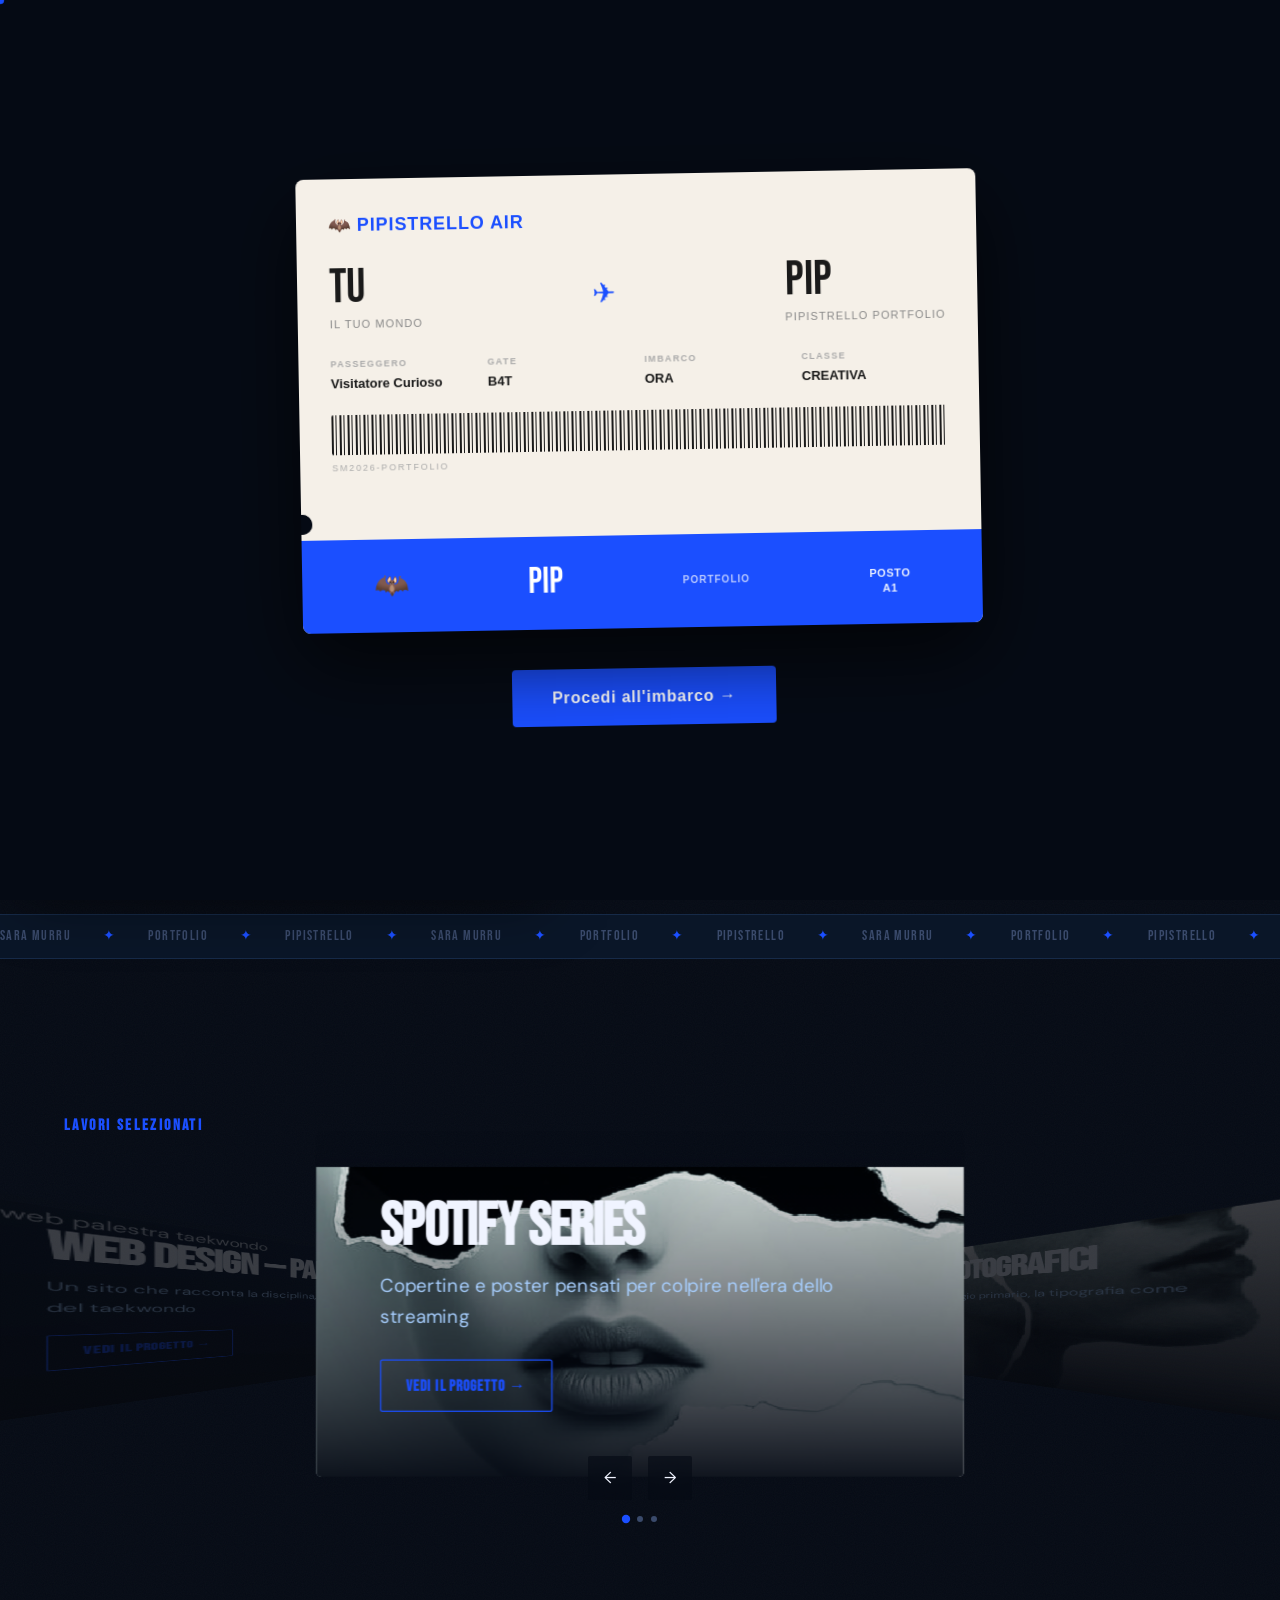
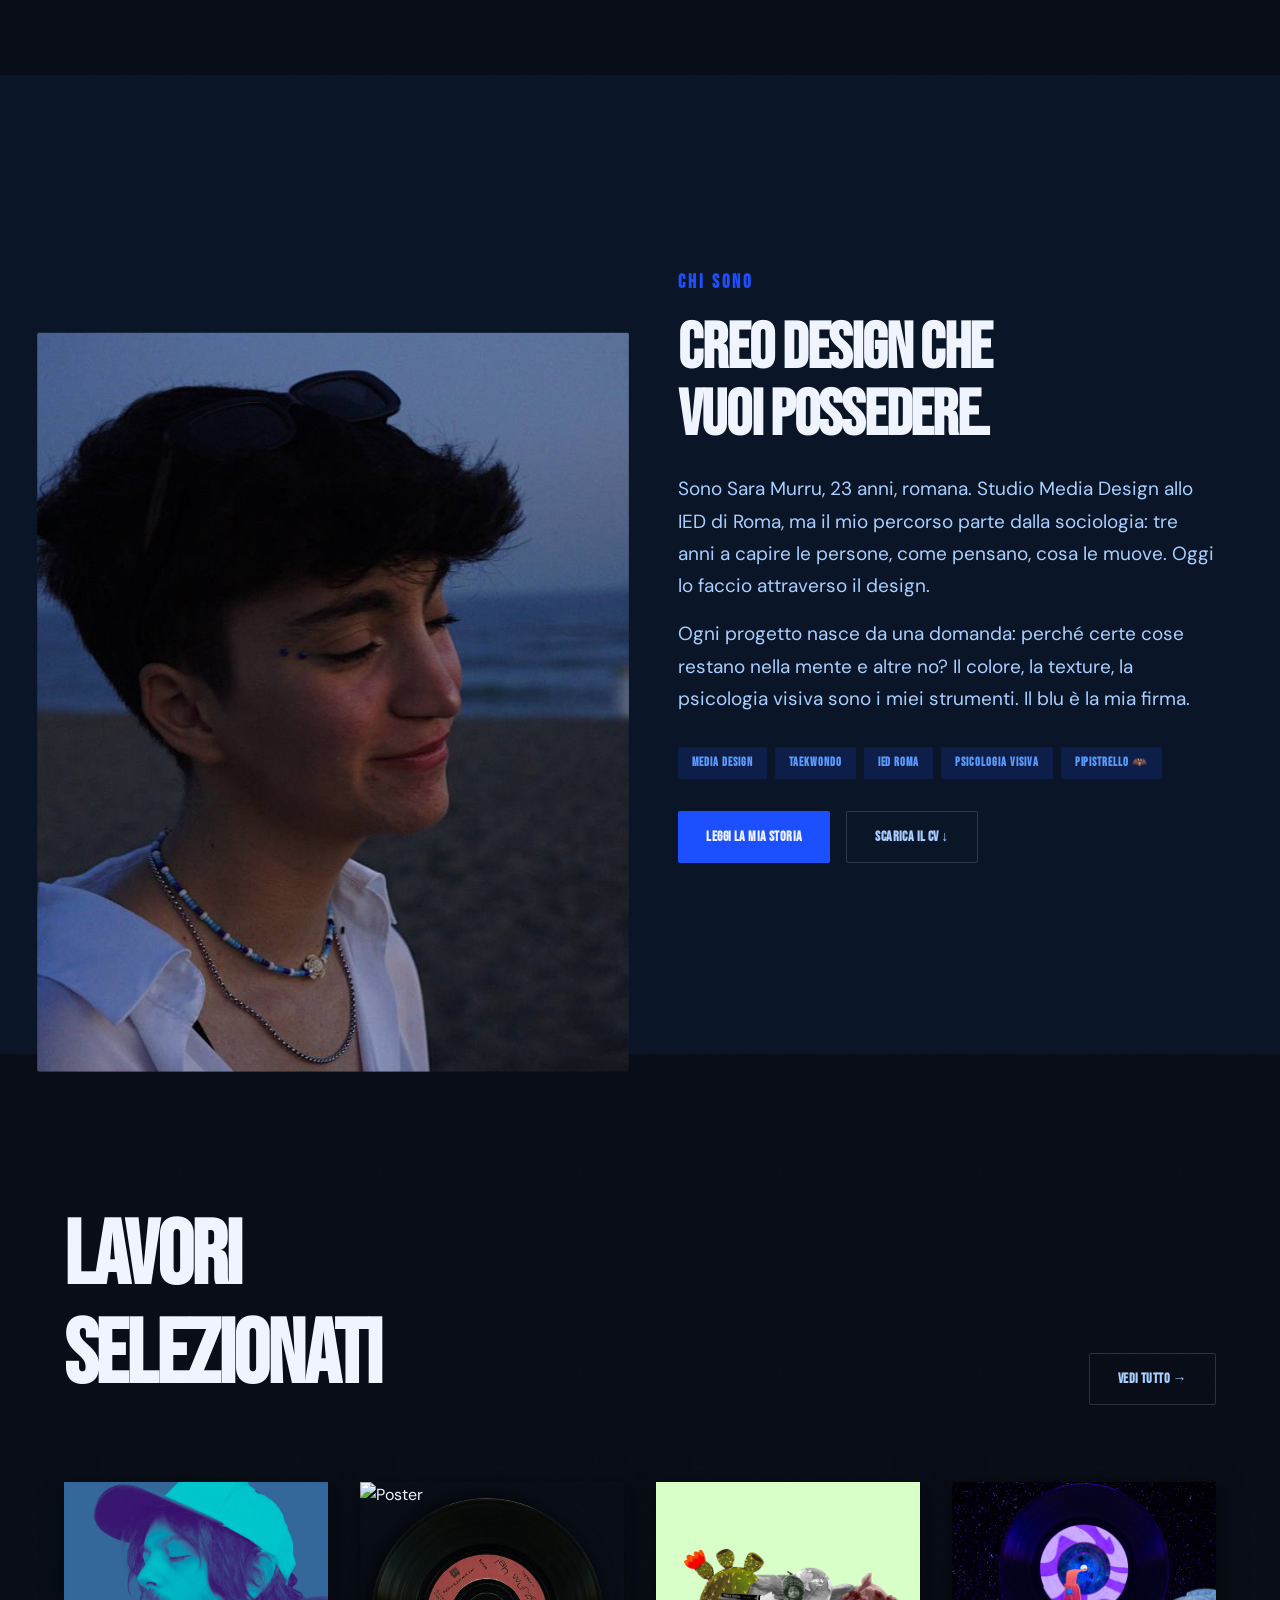
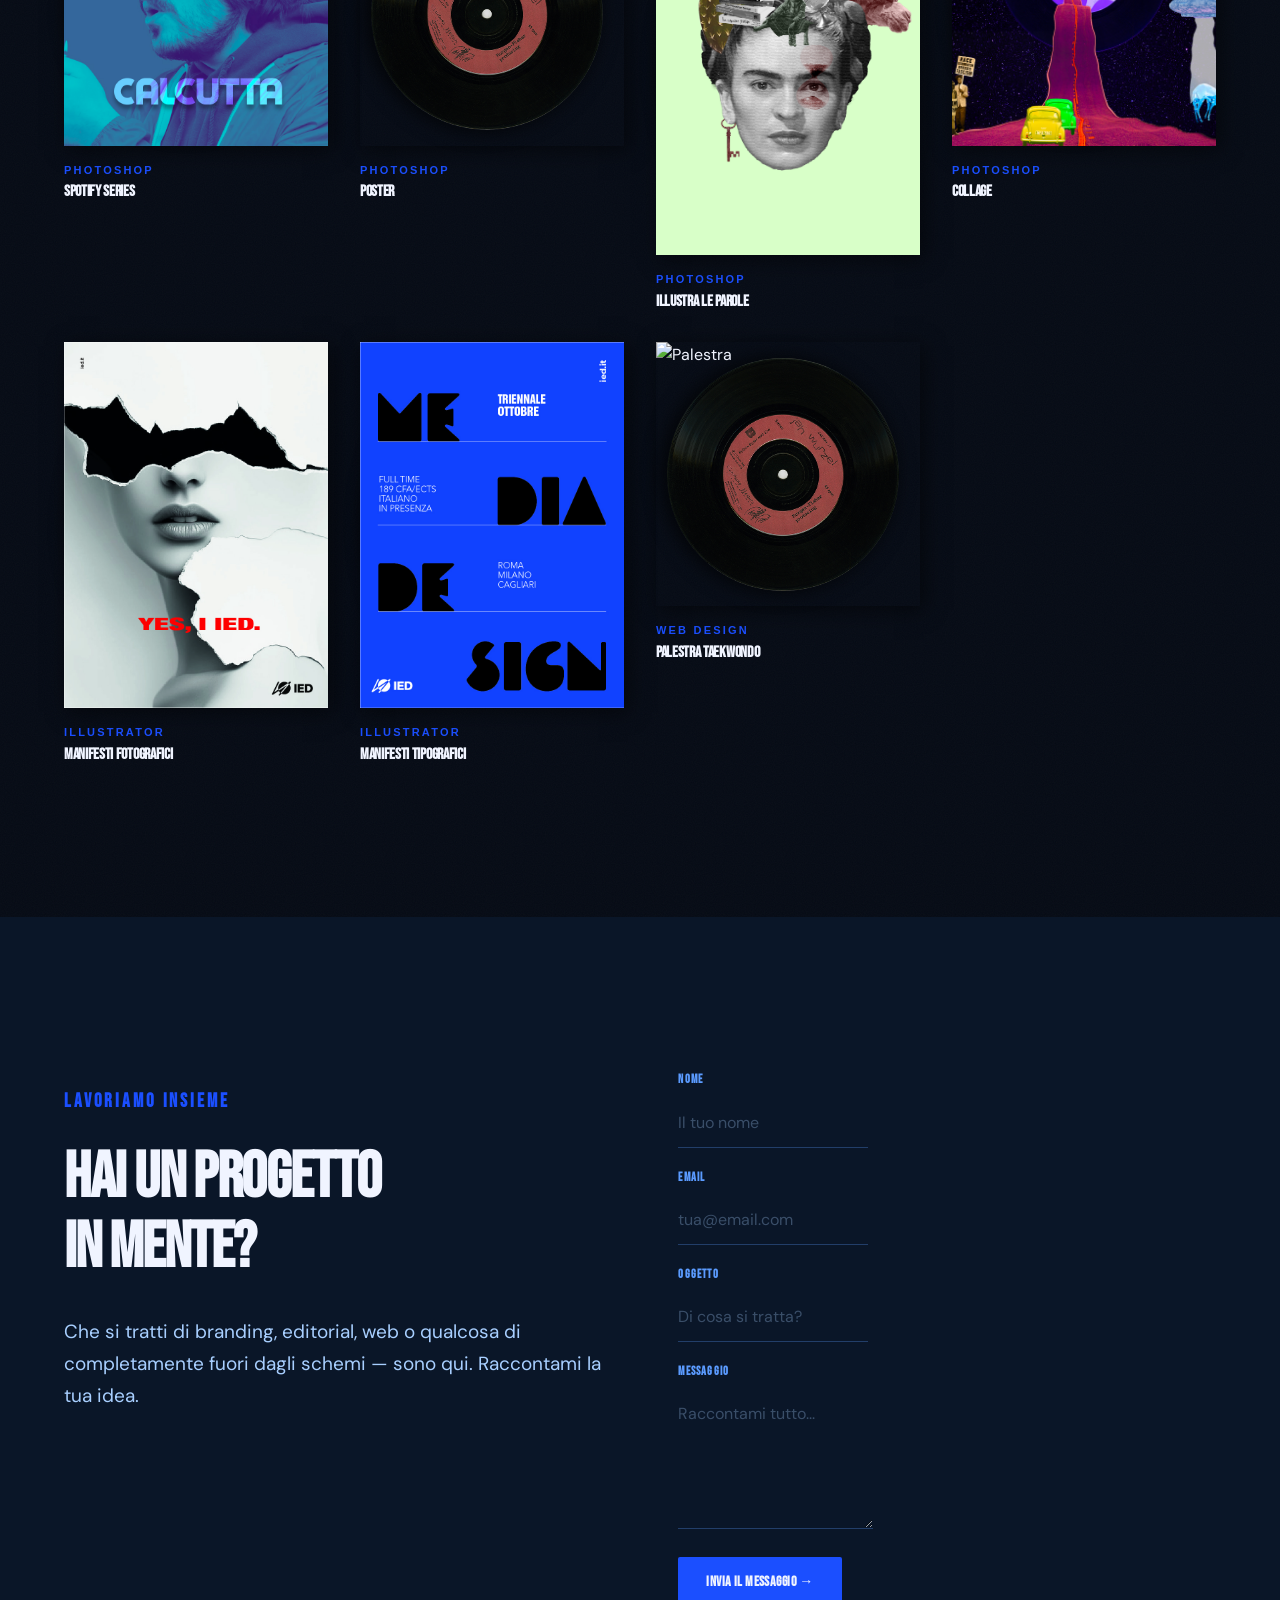
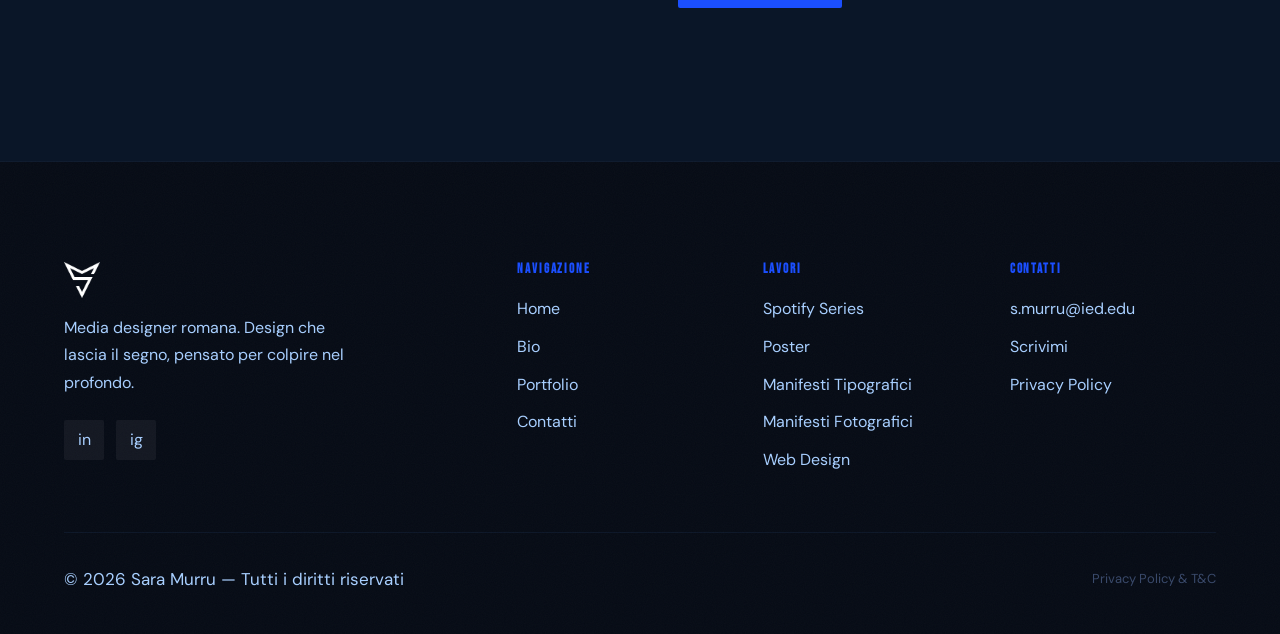
==== index.html @ 3827164a "Aggiornamento portfolio — nuova versione" ====
<!DOCTYPE html>
<html lang="it">
<head>
  <meta charset="UTF-8" />
  <meta name="viewport" content="width=device-width, initial-scale=1.0" />
  <meta http-equiv="Cache-Control" content="no-store" />

  <!-- SEO -->
  <title>Sara Murru — Media Designer & Art Director | Roma</title>
  <meta name="description" content="Portfolio di Sara Murru, media designer e art director con sede a Roma. Progetti di branding, editorial design, tipografia e web design pensati per colpire." />

  <!-- Open Graph -->
  <meta property="og:title"       content="Sara Murru — Media Designer & Art Director" />
  <meta property="og:description" content="Portfolio di Sara Murru, media designer con sede a Roma. Progetti che lasciano il segno." />
  <meta property="og:image"       content="https://saramurru.com/img/og-image.jpg" />
  <meta property="og:url"         content="https://saramurru.com/index.html" />
  <meta property="og:type"        content="website" />

  <!-- Favicon -->
  <link rel="icon" type="image/png" href="img/logo.png" />
  <link rel="apple-touch-icon" href="img/logo.png" />

  <!-- Fonts -->
  <link rel="preconnect" href="https://fonts.googleapis.com" />
  <link rel="preconnect" href="https://fonts.gstatic.com" crossorigin />
  <link href="https://fonts.googleapis.com/css2?family=Bebas+Neue&family=DM+Sans:wght@400;500;600&display=swap" rel="stylesheet" />

  <!-- CSS -->
  <link rel="stylesheet" href="css/style.css" />
</head>
<body>

  <div id="intro-overlay" class="intro-overlay">
    <div class="intro-scene">

      <div class="intro-ticket" id="intro-ticket">
        <div class="ticket-left">
          <div class="ticket-airline">🦇 PIPISTRELLO AIR</div>
          <div class="ticket-route">
            <div class="ticket-from">
              <span class="ticket-code">TU</span>
              <span class="ticket-city">Il tuo mondo</span>
            </div>
            <div class="ticket-arrow">✈</div>
            <div class="ticket-to">
              <span class="ticket-code">PIP</span>
              <span class="ticket-city">Pipistrello Portfolio</span>
            </div>
          </div>
          <div class="ticket-info">
            <div class="ticket-info-item"><span>PASSEGGERO</span><p>Visitatore Curioso</p></div>
            <div class="ticket-info-item"><span>GATE</span><p>B4T</p></div>
            <div class="ticket-info-item"><span>IMBARCO</span><p>ORA</p></div>
            <div class="ticket-info-item"><span>CLASSE</span><p>CREATIVA</p></div>
          </div>
          <div class="ticket-barcode">
            <div class="ticket-barcode-lines"></div>
            <span>SM2026-PORTFOLIO</span>
          </div>
        </div>
        <div class="ticket-tear"></div>
        <div class="ticket-right">
          <div class="ticket-stub-airline">🦇</div>
          <div class="ticket-stub-code">PIP</div>
          <div class="ticket-stub-text">PORTFOLIO</div>
          <div class="ticket-stub-seat">POSTO<br/>A1</div>
        </div>
      </div>

      <button class="intro-btn" id="intro-btn">
        Procedi all'imbarco →
      </button>

    </div>

    <div class="intro-window" id="intro-window">
      <div class="window-frame">
        <div class="window-glass" id="window-glass">
          <div class="intro-phase-text" id="phase-text">Preparazione al decollo...</div>
          <div class="ground" id="ground">
            <div class="runway">
              <div class="runway-line"></div>
              <div class="runway-line"></div>
              <div class="runway-line"></div>
              <div class="runway-line"></div>
              <div class="runway-line"></div>
              <div class="runway-line"></div>
              <div class="runway-line"></div>
              <div class="runway-line"></div>
            </div>
          </div>
          <div class="clouds-wrap">
            <div class="cloud cloud-1"></div>
            <div class="cloud cloud-2"></div>
            <div class="cloud cloud-3"></div>
            <div class="cloud cloud-4"></div>
            <div class="cloud cloud-5"></div>
          </div>
          <div class="wing" id="wing"></div>
        </div>
      </div>
      <button class="intro-skip-btn" id="intro-skip-btn">Salta il volo →</button>
      <div class="intro-landing-text" id="landing-text">Benvenut* nel mio portfolio</div>
    </div>

  </div>

  <div class="page-transition" id="page-transition"></div>

  <!-- CURSORE CUSTOM -->
  <div class="cursor" aria-hidden="true"></div>

  <!-- LIGHTBOX -->
  <div id="lightbox" role="dialog" aria-modal="true" aria-label="Visualizzazione immagine ingrandita">
    <button id="lightbox-close" aria-label="Chiudi lightbox">×</button>
    <img id="lightbox-img" src="" alt="Immagine ingrandita" />
  </div>

  <!-- COOKIE BANNER -->
  <aside id="cookie-banner" class="cookie-banner" role="complementary" aria-label="Informativa cookie">
    <p>Questo sito utilizza cookie tecnici per migliorare l'esperienza di navigazione. Consulta la <a href="privacy.html">Privacy Policy</a> per maggiori informazioni.</p>
    <div class="cookie-actions">
      <button id="accept-cookies" class="btn-primary">Accetta</button>
    </div>
  </aside>

  <!-- HEADER -->
  <header class="site-header" role="banner">
    <a href="index.html" class="logo" aria-label="Sara Murru - Homepage">
      <img src="img/logo.png" alt="Sara Murru">
    </a>

    <nav class="main-nav" role="navigation" aria-label="Navigazione principale">
      <a href="index.html" class="active">Home</a>
      <a href="bio.html">Bio</a>
      <a href="portfolio.html">Portfolio</a>
      <a href="contatti.html">Contatti</a>
    </nav>

    <button class="hamburger" aria-label="Apri menu di navigazione" aria-expanded="false">
      <span></span>
      <span></span>
      <span></span>
    </button>
  </header>

  <!-- MOBILE NAV -->
  <nav class="mobile-nav" role="navigation" aria-label="Navigazione mobile">
    <a href="index.html" class="active">Home</a>
    <a href="bio.html">Bio</a>
    <a href="portfolio.html">Portfolio</a>
    <a href="contatti.html">Contatti</a>
  </nav>

  <main id="main-content">

    <!-- ======================================================
         HERO
    ====================================================== -->
    <section class="hero" aria-label="Presentazione">
      <canvas id="particles-canvas"></canvas>
      <div class="hero-bg" aria-hidden="true"></div>

      <p class="hero-eyebrow">Media Designer &amp; Art Director — Roma</p>

      <h1 class="hero-title">
        Sara
        <span class="line-accent">Murru</span>
      </h1>

      <div class="hero-bottom">
        <p class="hero-desc">
          Design che lascia il segno. Ogni progetto nasce dall'intersezione tra psicologia visiva, sociologia e una creatività che non si accontenta del già visto.
        </p>
        <div class="hero-scroll" aria-hidden="true">
          <span class="hero-scroll-line"></span>
          <span>Scroll</span>
        </div>
      </div>
    </section>

    <div class="ticker-wrap" aria-hidden="true">
      <div class="ticker-track">
        <span>Sara Murru</span><span>✦</span>
        <span>Portfolio</span><span>✦</span>
        <span>Pipistrello</span><span>✦</span>
        <span>Sara Murru</span><span>✦</span>
        <span>Portfolio</span><span>✦</span>
        <span>Pipistrello</span><span>✦</span>
        <span>Sara Murru</span><span>✦</span>
        <span>Portfolio</span><span>✦</span>
        <span>Pipistrello</span><span>✦</span>
        <span>Sara Murru</span><span>✦</span>
        <span>Portfolio</span><span>✦</span>
        <span>Pipistrello</span><span>✦</span>
      </div>
    </div>

    <!-- ======================================================
         CAROUSEL LAVORI
    ====================================================== -->
    <section class="section" aria-label="Lavori in evidenza">
      <div class="container">
        <p class="section-label reveal">Lavori selezionati</p>

        <div class="carousel reveal reveal-delay-1" role="region" aria-label="Carousel dei progetti">
          <div class="carousel-track">

            <article class="carousel-slide">
              <img src="img/manifesti-foto-1.jpg" alt="Progetto Spotify - copertine e poster" loading="lazy" />
              <div class="carousel-content">
                <h2>Spotify Series</h2>
                <p>Copertine e poster pensati per colpire nell'era dello streaming</p>
                <a href="lavoro-spotify.html" class="carousel-link">Vedi il progetto →</a>
              </div>
            </article>

            <article class="carousel-slide">
              <img src="img/manifesti-foto-2.jpg" alt="Manifesti fotografici" loading="lazy" />
              <div class="carousel-content">
                <h2>Manifesti Fotografici</h2>
                <p>L'immagine come linguaggio primario, la tipografia come ritmo</p>
                <a href="lavoro-manifesti-foto.html" class="carousel-link">Vedi il progetto →</a>
              </div>
            </article>

            <article class="carousel-slide">
              <img src="img/poster-1.jpg" alt="Sito web palestra taekwondo" loading="lazy" />
              <div class="carousel-content">
                <h2>Web Design — Palestra</h2>
                <p>Un sito che racconta la disciplina, la forza e la community del taekwondo</p>
                <a href="lavoro-palestra.html" class="carousel-link">Vedi il progetto →</a>
              </div>
            </article>

          </div>

          <!-- Controlli -->
          <div class="carousel-controls" aria-label="Controlli carousel">
            <button class="carousel-btn prev" aria-label="Slide precedente">←</button>
            <button class="carousel-btn next" aria-label="Slide successiva">→</button>
          </div>
        </div>

        <!-- Dots -->
        <div class="carousel-dots" role="tablist" aria-label="Posizione carousel">
          <button class="carousel-dot active" role="tab" aria-label="Slide 1" aria-selected="true"></button>
          <button class="carousel-dot" role="tab" aria-label="Slide 2" aria-selected="false"></button>
          <button class="carousel-dot" role="tab" aria-label="Slide 3" aria-selected="false"></button>
        </div>
      </div>
    </section>

    <!-- ======================================================
         ESTRATTO BIO
    ====================================================== -->
    <section class="section bio-extract" aria-label="Chi sono">
      <div class="container">
        <div class="bio-extract-inner">

          <div class="bio-extract-img reveal">
            <img src="img/sara_1.jpg" alt="Sara Murru — media designer e atleta di taekwondo" />
          </div>

          <div class="bio-extract-text">
            <p class="section-label reveal">Chi sono</p>
            <h2 class="reveal reveal-delay-1">Creo design che<br/>vuoi possedere.</h2>
            <p class="reveal reveal-delay-2">Sono Sara Murru, 23 anni, romana. Studio Media Design allo IED di Roma, ma il mio percorso parte dalla sociologia: tre anni a capire le persone, come pensano, cosa le muove. Oggi lo faccio attraverso il design.</p>

            <p class="reveal reveal-delay-2">Ogni progetto nasce da una domanda: perché certe cose restano nella mente e altre no? Il colore, la texture, la psicologia visiva sono i miei strumenti. Il blu è la mia firma.</p>

            <div class="bio-extract-tags reveal reveal-delay-3">
              <span class="tag">Media Design</span>
              <span class="tag">Taekwondo</span>
              <span class="tag">IED Roma</span>
              <span class="tag">Psicologia Visiva</span>
              <span class="tag">Pipistrello 🦇</span>
            </div>

            <div class="bio-extract-ctas reveal reveal-delay-4">
              <a href="bio.html" class="btn-primary">Leggi la mia storia</a>
              <a href="img/curriculum murru sara.pdf" download class="btn-secondary">Scarica il CV ↓</a>
            </div>
          </div>

        </div>
      </div>
    </section>

    <!-- ======================================================
         PORTFOLIO PREVIEW
    ====================================================== -->
    <section class="section portfolio-preview">
      <div class="container">
        <div class="portfolio-preview-header reveal">
          <h2>Lavori<br/>selezionati</h2>
          <a href="portfolio.html" class="btn-secondary">Vedi tutto →</a>
        </div>

        <div class="vinyl-grid">

          <div class="vinyl-item reveal" data-href="lavoro-spotify.html">
            <div class="vinyl-sleeve">
              <img class="vinyl-sleeve-img" src="img/spotify-1.jpg.jpg" alt="Spotify Series" />
              <div class="vinyl-disc"></div>
            </div>
            <div class="vinyl-label">
              <span>Photoshop</span>
              <h3>Spotify Series</h3>
            </div>
          </div>

          <div class="vinyl-item reveal reveal-delay-1" data-href="lavoro-poster.html">
            <div class="vinyl-sleeve">
              <img class="vinyl-sleeve-img" src="img/poster-1.jpg" alt="Poster" />
              <div class="vinyl-disc"></div>
            </div>
            <div class="vinyl-label">
              <span>Photoshop</span>
              <h3>Poster</h3>
            </div>
          </div>

          <div class="vinyl-item reveal reveal-delay-2" data-href="lavoro-illustra-parole.html">
            <div class="vinyl-sleeve">
              <img class="vinyl-sleeve-img" src="img/illustra-1.jpg" alt="Illustra le Parole" />
              <div class="vinyl-disc"></div>
            </div>
            <div class="vinyl-label">
              <span>Photoshop</span>
              <h3>Illustra le Parole</h3>
            </div>
          </div>

          <div class="vinyl-item reveal reveal-delay-3" data-href="lavoro-collage.html">
            <div class="vinyl-sleeve">
              <img class="vinyl-sleeve-img" src="img/collage-1.jpg" alt="Collage" />
              <div class="vinyl-disc"></div>
            </div>
            <div class="vinyl-label">
              <span>Photoshop</span>
              <h3>Collage</h3>
            </div>
          </div>

          <div class="vinyl-item reveal reveal-delay-1" data-href="lavoro-manifesti-foto.html">
            <div class="vinyl-sleeve">
              <img class="vinyl-sleeve-img" src="img/manifesti-foto-1.jpg" alt="Manifesti Fotografici" />
              <div class="vinyl-disc"></div>
            </div>
            <div class="vinyl-label">
              <span>Illustrator</span>
              <h3>Manifesti Fotografici</h3>
            </div>
          </div>

          <div class="vinyl-item reveal reveal-delay-2" data-href="lavoro-manifesti-tipo.html">
            <div class="vinyl-sleeve">
              <img class="vinyl-sleeve-img" src="img/manifesti-tipo-1.jpg" alt="Manifesti Tipografici" />
              <div class="vinyl-disc"></div>
            </div>
            <div class="vinyl-label">
              <span>Illustrator</span>
              <h3>Manifesti Tipografici</h3>
            </div>
          </div>

          <div class="vinyl-item reveal reveal-delay-3" data-href="lavoro-palestra.html">
            <div class="vinyl-sleeve">
              <img class="vinyl-sleeve-img" src="img/palestra-1.jpg" alt="Palestra" />
              <div class="vinyl-disc"></div>
            </div>
            <div class="vinyl-label">
              <span>Web Design</span>
              <h3>Palestra Taekwondo</h3>
            </div>
          </div>

        </div>

        <div id="vinyl-overlay" class="vinyl-overlay">
          <div class="vinyl-overlay-disc"></div>
        </div>
      </div>
    </section>

    <!-- ======================================================
         FORM CONTATTI HOMEPAGE
    ====================================================== -->
    <section class="section contact-section" aria-label="Contattami">
      <div class="container">
        <div class="contact-inner">

          <div class="contact-text reveal">
            <p class="section-label">Lavoriamo insieme</p>
            <h2>Hai un progetto<br/>in mente?</h2>
            <p>
              Che si tratti di branding, editorial, web o qualcosa di completamente fuori dagli schemi — sono qui. Raccontami la tua idea.
            </p>
          </div>

          <form class="contact-form reveal reveal-delay-2" action="#" method="post" novalidate>
            <div class="form-group">
              <label for="nome">Nome</label>
              <input type="text" id="nome" name="nome" placeholder="Il tuo nome" required autocomplete="given-name" />
            </div>

            <div class="form-group">
              <label for="email">Email</label>
              <input type="email" id="email" name="email" placeholder="tua@email.com" required autocomplete="email" />
            </div>

            <div class="form-group">
              <label for="oggetto">Oggetto</label>
              <input type="text" id="oggetto" name="oggetto" placeholder="Di cosa si tratta?" required />
            </div>

            <div class="form-group">
              <label for="messaggio">Messaggio</label>
              <textarea id="messaggio" name="messaggio" placeholder="Raccontami tutto..." required></textarea>
            </div>

            <button type="submit" class="btn-primary">Invia il messaggio →</button>
          </form>

        </div>
      </div>
    </section>

  </main>

  <!-- ======================================================
       FOOTER
  ====================================================== -->
  <footer class="site-footer" role="contentinfo">
    <div class="container">

      <div class="footer-top">

        <div class="footer-brand">
          <a href="index.html" class="logo" aria-label="Sara Murru - Homepage">
            <img src="img/logo.png" alt="Sara Murru">
          </a>
          <p>Media designer romana. Design che lascia il segno, pensato per colpire nel profondo.</p>
          <div class="social-links" aria-label="Social media">
            <a href="https://it.linkedin.com/in/sara-murru-6b414a353" class="social-link" aria-label="LinkedIn" rel="noopener" target="_blank">in</a>
            <a href="https://www.instagram.com/_murrusara_?igsh=MXZjZmljdmwyMW53cw%3D%3D&utm_source=qr" class="social-link" aria-label="Instagram" rel="noopener" target="_blank">ig</a>
          </div>
        </div>

        <div class="footer-col">
          <h4>Navigazione</h4>
          <ul>
            <li><a href="index.html">Home</a></li>
            <li><a href="bio.html">Bio</a></li>
            <li><a href="portfolio.html">Portfolio</a></li>
            <li><a href="contatti.html">Contatti</a></li>
          </ul>
        </div>

        <div class="footer-col">
          <h4>Lavori</h4>
          <ul>
            <li><a href="lavoro-spotify.html">Spotify Series</a></li>
            <li><a href="lavoro-poster.html">Poster</a></li>
            <li><a href="lavoro-manifesti-tipo.html">Manifesti Tipografici</a></li>
            <li><a href="lavoro-manifesti-foto.html">Manifesti Fotografici</a></li>
            <li><a href="lavoro-palestra.html">Web Design</a></li>
          </ul>
        </div>

        <div class="footer-col">
          <h4>Contatti</h4>
          <ul>
            <li><a href="mailto:s.murru@ied.edu">s.murru@ied.edu</a></li>
            <li><a href="contatti.html">Scrivimi</a></li>
            <li><a href="privacy.html">Privacy Policy</a></li>
          </ul>
        </div>

      </div>

      <div class="footer-bottom">
        <p>© 2026 Sara Murru — Tutti i diritti riservati</p>
        <a href="privacy.html">Privacy Policy &amp; T&amp;C</a>
      </div>

    </div>

  </footer>

  <!-- JS -->
  <script src="js/main.js"></script>

<div class="music-pill" id="music-pill">
  <button class="pill-play" id="pill-play" aria-label="Play/Pausa">▶</button>
  <div class="pill-info">
    <span class="pill-title" id="pill-title">Del Verde — Calcutta</span>
  </div>
  <div class="pill-dots">
    <span></span><span></span><span></span>
  </div>
</div>

<div class="music-pill-expanded" id="music-pill-expanded">
  <button class="pill-btn" id="pill-prev">‹</button>
  <button class="pill-btn pill-btn--play" id="pill-play-2">▶</button>
  <button class="pill-btn" id="pill-next">›</button>
</div>
</body>
</html>
---- css/style.css ----
/* ============================================================
   SARA MURRU — PORTFOLIO
   style.css
   ============================================================ */

/* ------------------------------------------------------------
   RESET
   ------------------------------------------------------------ */
*, *::before, *::after {
  box-sizing: border-box;
  margin: 0;
  padding: 0;
}

html {
  scroll-behavior: smooth;
}

img, video {
  max-width: 100%;
  display: block;
}

img[src=""], img:not([src]), img[src$=".jpg"]:not([complete]):not(.vinyl-sleeve-img) {
  background: linear-gradient(135deg, #0A1628 0%, #1B4FFF22 100%);
  min-height: 300px;
}

a {
  text-decoration: none;
  color: inherit;
}

ul, ol {
  list-style: none;
}

button {
  border: none;
  background: none;
  font: inherit;
}

/* ------------------------------------------------------------
   VARIABILI
   ------------------------------------------------------------ */
:root {
  /* Palette */
  --night:    #050A14;
  --abyss:    #0A1628;
  --cobalt:   #1B4FFF;
  --sky:      #5B9BFF;
  --mist:     #A8CFFF;
  --white:    #F0F4FF;
  --grey:     #3A4A6B;

  /* Tipografia */
  --font-display: 'Bebas Neue', sans-serif;
  --font-body: 'DM Sans', sans-serif;

  /* Spacing */
  --section-gap: clamp(80px, 12vw, 160px);
  --container:   1280px;
  --gutter:      clamp(20px, 5vw, 80px);

  /* Transizioni */
  --ease: cubic-bezier(0.25, 0.46, 0.45, 0.94);
  --ease-bounce: cubic-bezier(0.34, 1.56, 0.64, 1);
}

/* ------------------------------------------------------------
   TIPOGRAFIA BASE
   ------------------------------------------------------------ */
body {
  font-family: var(--font-body);
  font-size: 16px;
  line-height: 1.6;
  color: var(--white);
  background-color: var(--night);
  background-image: url("data:image/svg+xml,%3Csvg viewBox='0 0 200 200' xmlns='http://www.w3.org/2000/svg'%3E%3Cfilter id='noise'%3E%3CfeTurbulence type='fractalNoise' baseFrequency='0.9' numOctaves='4' stitchTiles='stitch'/%3E%3C/filter%3E%3Crect width='100%25' height='100%25' filter='url(%23noise)' opacity='0.03'/%3E%3C/svg%3E");
  background-size: 200px 200px;
  cursor: none;
  overflow-x: hidden;
}

h1, h2, h3, h4, h5, h6 {
  font-family: var(--font-display);
  line-height: 1.1;
  letter-spacing: -0.02em;
}

p {
  font-size: 17px;
  line-height: 1.7;
  color: var(--mist);
}

/* ------------------------------------------------------------
   CURSORE CUSTOM — PIPISTRELLO
   ------------------------------------------------------------ */
.cursor {
  display: none;
}

@media (pointer: fine) {
  html,
  body,
  a,
  button,
  input,
  textarea,
  select,
  label,
  summary {
    cursor: none;
  }
}

/* ------------------------------------------------------------
   LAYOUT UTILITIES
   ------------------------------------------------------------ */
.container {
  max-width: var(--container);
  margin: 0 auto;
  padding: 0 var(--gutter);
}

.section {
  padding: var(--section-gap) 0;
}

.section-label {
  font-family: var(--font-display);
  font-size: 16px;
  font-weight: 600;
  letter-spacing: 0.15em;
  text-transform: uppercase;
  color: var(--cobalt);
  margin-bottom: 24px;
}

/* ------------------------------------------------------------
   HEADER
   ------------------------------------------------------------ */
.site-header {
  position: fixed;
  top: 0;
  left: 0;
  right: 0;
  z-index: 100;
  padding: 16px var(--gutter);
  display: flex;
  align-items: center;
  justify-content: space-between;
  transition: background 0.4s var(--ease), backdrop-filter 0.4s;
}

.site-header.scrolled {
  background: rgba(5, 10, 20, 0.85);
  backdrop-filter: blur(12px);
}

.logo {
  display: flex;
  align-items: center;
  gap: 8px;
}

.main-nav {
  display: none;
  align-items: center;
  gap: 40px;
}

.main-nav a {
  font-family: var(--font-display);
  font-size: 16px;
  font-weight: 500;
  color: var(--mist);
  letter-spacing: 0.02em;
  transition: color 0.2s;
  position: relative;
}

.main-nav a::after {
  content: '';
  position: absolute;
  bottom: -4px;
  left: 0;
  width: 0;
  height: 1px;
  background: var(--cobalt);
  transition: width 0.3s var(--ease);
}

.main-nav a:hover,
.main-nav a.active {
  color: var(--white);
}

.main-nav a:hover::after,
.main-nav a.active::after {
  width: 100%;
}

/* Hamburger */
.hamburger {
  display: flex;
  flex-direction: column;
  gap: 5px;
  padding: 4px;
  z-index: 110;
}

.hamburger span {
  display: block;
  width: 24px;
  height: 2px;
  background: var(--white);
  transition: transform 0.3s var(--ease), opacity 0.3s;
  transform-origin: center;
}

.hamburger.open span:nth-child(1) { transform: translateY(7px) rotate(45deg); }
.hamburger.open span:nth-child(2) { opacity: 0; }
.hamburger.open span:nth-child(3) { transform: translateY(-7px) rotate(-45deg); }

/* Mobile nav overlay */
.mobile-nav {
  display: none;
  position: fixed;
  inset: 0;
  background: var(--night);
  z-index: 99;
  flex-direction: column;
  align-items: center;
  justify-content: center;
  gap: 40px;
  opacity: 0;
  transition: opacity 0.3s var(--ease);
}

.mobile-nav.open {
  opacity: 1;
}

.mobile-nav a {
  font-family: var(--font-display);
  font-size: clamp(32px, 8vw, 56px);
  font-weight: 700;
  color: var(--white);
  letter-spacing: -0.02em;
  transition: color 0.2s;
}

.mobile-nav a:hover,
.mobile-nav a.active {
  color: var(--cobalt);
}

/* ------------------------------------------------------------
   HERO
   ------------------------------------------------------------ */
.hero {
  min-height: 100svh;
  display: flex;
  flex-direction: column;
  justify-content: center;
  align-items: center;
  padding: 0 var(--gutter);
  padding-top: 120px;
  padding-bottom: clamp(60px, 8vw, 120px);
  position: relative;
  overflow: hidden;
}

.hero-bg {
  position: absolute;
  inset: 0;
  background: radial-gradient(ellipse 80% 60% at 60% 40%, rgba(27,79,255,0.15) 0%, transparent 70%);
  pointer-events: none;
}

.hero-eyebrow {
  font-family: var(--font-display);
  font-size: 14px;
  font-weight: 500;
  letter-spacing: 0.25em;
  text-transform: uppercase;
  color: var(--cobalt);
  margin-bottom: 16px;
  opacity: 0;
  transform: translateY(20px);
  animation: fadeUp 0.8s var(--ease) 0.2s forwards;
}

.hero-title {
  font-family: var(--font-display);
  font-size: clamp(72px, 22vw, 140px);
  font-weight: 800;
  line-height: 0.85;
  letter-spacing: -0.03em;
  text-align: center;
  color: var(--white);
  opacity: 0;
  transform: translateY(40px);
  animation: fadeUp 0.9s var(--ease) 0.4s forwards;
}

.hero-title .line-accent {
  color: #1B4FFF;
  display: block;
}

.hero-bottom {
  display: flex;
  align-items: flex-end;
  justify-content: space-between;
  margin-top: clamp(32px, 4vw, 60px);
  opacity: 0;
  transform: translateY(20px);
  animation: fadeUp 0.8s var(--ease) 0.7s forwards;
  width: 100%;
  padding: 0 var(--gutter);
}

.hero-desc {
  max-width: 380px;
  font-size: 18px;
  line-height: 1.7;
  color: var(--mist);
  text-align: left;
}

.hero-scroll {
  display: flex;
  flex-direction: column;
  align-items: center;
  gap: 8px;
  font-family: var(--font-display);
  font-size: 11px;
  letter-spacing: 0.15em;
  text-transform: uppercase;
  color: var(--grey);
}

.hero-scroll-line {
  width: 1px;
  height: 60px;
  background: linear-gradient(to bottom, var(--cobalt), transparent);
  animation: scrollLine 2s ease-in-out infinite;
}

.ticker-wrap {
  overflow: hidden;
  border-top: 1px solid rgba(91,155,255,0.15);
  border-bottom: 1px solid rgba(91,155,255,0.15);
  padding: 10px 0;
  background: var(--abyss);
}

.ticker-track {
  display: flex;
  gap: 32px;
  width: max-content;
  animation: ticker 20s linear infinite;
  animation-play-state: running;
  white-space: nowrap;
}

.ticker-track span {
  font-family: 'Bebas Neue', sans-serif;
  font-size: 14px;
  letter-spacing: 0.1em;
  color: #3A4A6B;
}

.ticker-track span:nth-child(even) {
  color: #1B4FFF;
}

@keyframes ticker {
  from { transform: translateX(0); }
  to { transform: translateX(-50%); }
}

/* ------------------------------------------------------------
   CAROUSEL HERO
   ------------------------------------------------------------ */
.carousel {
  position: relative;
  width: 100%;
  overflow: visible;
  border-radius: 4px;
  perspective: 600px;
}

.carousel-track {
  position: relative;
  height: 220px;
  display: flex;
  align-items: center;
  justify-content: center;
}

.carousel-slide {
  position: absolute;
  width: 85%;
  border-radius: 4px;
  overflow: hidden;
}

.carousel-slide img {
  width: 100%;
  height: 100%;
  object-fit: cover;
  aspect-ratio: 16/9;
  display: block;
}

.carousel-controls {
  position: relative;
  display: flex;
  justify-content: center;
  gap: 16px;
  margin-top: 32px;
}

.carousel-slide:hover img {
  transform: scale(1.03);
}

.carousel-content {
  position: absolute;
  bottom: 0;
  left: 0;
  right: 0;
  padding: clamp(24px, 4vw, 60px);
  background: linear-gradient(to top, rgba(5,10,20,0.95) 0%, transparent 100%);
}

.carousel-content h2 {
  font-size: clamp(24px, 4vw, 48px);
  font-weight: 700;
  margin-bottom: 8px;
}

.carousel-content p {
  font-size: 15px;
  margin-bottom: 20px;
}

.carousel-link {
  display: inline-flex;
  align-items: center;
  gap: 8px;
  font-family: var(--font-display);
  font-size: 13px;
  font-weight: 600;
  letter-spacing: 0.05em;
  color: var(--cobalt);
  border: 1px solid var(--cobalt);
  padding: 10px 20px;
  border-radius: 2px;
  transition: background 0.2s, color 0.2s;
}

.carousel-link:hover {
  background: var(--cobalt);
  color: var(--white);
}

.carousel-btn {
  position: relative;
  top: auto;
  transform: none;
  pointer-events: auto;
  width: 44px;
  height: 44px;
  border-radius: 2px;
  display: flex;
  align-items: center;
  justify-content: center;
  color: var(--white);
  background: rgba(5,10,20,0.6);
  backdrop-filter: blur(8px);
  transition: border-color 0.2s, background 0.2s;
}

.carousel-btn.prev {
  left: auto;
}

.carousel-btn.next {
  right: auto;
}

.carousel-btn:hover {
  border-color: var(--cobalt);
  background: rgba(27,79,255,0.2);
}

.carousel-dots {
  display: flex;
  gap: 8px;
  justify-content: center;
  margin-top: 16px;
}

.carousel-dot {
  width: 6px;
  height: 6px;
  border-radius: 50%;
  background: var(--grey);
  transition: background 0.2s, transform 0.2s;
  cursor: none;
}

.carousel-dot.active {
  background: var(--cobalt);
  transform: scale(1.4);
}

/* ------------------------------------------------------------
   SEZIONE BIO ESTRATTO
   ------------------------------------------------------------ */
.bio-hero-title {
  font-size: clamp(56px, 10vw, 140px);
  font-weight: 800;
  line-height: 0.95;
  margin-bottom: 24px;
}

.text-accent {
  color: #1B4FFF;
}

.bio-hero-sub {
  font-size: 18px;
  color: #5B9BFF;
  letter-spacing: 0.05em;
}

.bio-story {
  background: var(--abyss);
}

.bio-block {
  display: grid;
  grid-template-columns: 1fr;
  gap: clamp(40px, 6vw, 100px);
  align-items: center;
  margin-bottom: clamp(80px, 10vw, 140px);
}

.bio-block--reverse {
  direction: ltr;
}

.bio-block-img {
  overflow: hidden;
  border-radius: 2px;
  position: relative;
}

.bio-block-img::after {
  content: '';
  position: absolute;
  inset: 0;
  background: rgba(27,79,255,0.15);
  opacity: 1;
  transition: opacity 0.5s ease;
  pointer-events: none;
}

.bio-block-img:hover::after {
  opacity: 0;
}

.bio-block-img img {
  width: 100%;
  aspect-ratio: 4/5;
  object-fit: cover;
  border-radius: 2px;
  background: linear-gradient(135deg, #0A1628, #0d2050);
  min-height: 300px;
  filter: grayscale(100%) contrast(1.1);
  transition: filter 0.5s ease, transform 0.5s ease;
}

.bio-block-img:hover img {
  filter: grayscale(0%) contrast(1);
  transform: scale(1.03);
}

.bio-block-img figcaption {
  position: absolute;
  bottom: 0;
  left: 0;
  right: 0;
  font-size: 12px;
  color: #F0F4FF;
  font-style: italic;
  background: linear-gradient(to top, rgba(5,10,20,0.85) 0%, transparent 100%);
  padding: 32px 16px 14px;
  opacity: 0;
  transform: translateY(6px);
  transition: opacity 0.35s ease, transform 0.35s ease;
  pointer-events: none;
}

.bio-block-img:hover figcaption {
  opacity: 1;
  transform: translateY(0);
}

.bio-block-text h2 {
  font-size: clamp(28px, 3.5vw, 48px);
  font-weight: 800;
  margin-bottom: 20px;
  line-height: 1.1;
}

.bio-block-text p {
  margin-bottom: 16px;
  font-size: 17px;
}

.bio-extract {
  background: var(--abyss);
}

.bio-extract-inner {
  display: grid;
  grid-template-columns: 1fr;
  gap: clamp(40px, 6vw, 100px);
  align-items: center;
}

.bio-extract-img {
  position: relative;
}

.bio-extract-img img {
  width: 100%;
  aspect-ratio: 4/5;
  object-fit: cover;
  border-radius: 2px;
  background: linear-gradient(135deg, #0A1628, #0d2050);
}


.bio-extract-text h2 {
  font-size: clamp(36px, 5vw, 64px);
  font-weight: 800;
  margin-bottom: 24px;
  line-height: 1.05;
}

.bio-extract-text p {
  font-size: 19px;
  margin-bottom: 16px;
}

.bio-extract-tags {
  display: flex;
  flex-wrap: wrap;
  gap: 8px;
  margin: 32px 0;
}

.tag {
  font-family: var(--font-display);
  font-size: 12px;
  font-weight: 600;
  letter-spacing: 0.08em;
  padding: 6px 14px;
  border: none;
  background: rgba(27,79,255,0.15);
  border-radius: 2px;
  color: var(--sky);
  text-transform: uppercase;
}

.bio-extract-ctas {
  display: flex;
  flex-direction: column;
  gap: 16px;
  flex-wrap: wrap;
  margin-top: 8px;
}

/* ------------------------------------------------------------
   BOTTONI
   ------------------------------------------------------------ */
.btn-primary {
  display: inline-flex;
  align-items: center;
  justify-content: center;
  width: 100%;
  gap: 8px;
  font-family: var(--font-display);
  font-size: 14px;
  font-weight: 600;
  letter-spacing: 0.03em;
  padding: 14px 28px;
  background: var(--cobalt);
  color: var(--white);
  border-radius: 2px;
  transition: background 0.2s, transform 0.2s;
}

.btn-primary:hover {
  background: var(--sky);
  transform: translateY(-2px);
}

.btn-secondary {
  display: inline-flex;
  align-items: center;
  justify-content: center;
  width: 100%;
  gap: 8px;
  font-family: var(--font-display);
  font-size: 14px;
  font-weight: 600;
  letter-spacing: 0.03em;
  padding: 14px 28px;
  border: 1px solid rgba(255,255,255,0.15);
  color: var(--mist);
  border-radius: 2px;
  transition: border-color 0.2s, color 0.2s, transform 0.2s;
}

.btn-secondary:hover {
  border-color: var(--cobalt);
  color: var(--white);
  transform: translateY(-2px);
}

/* ------------------------------------------------------------
   SEZIONE PORTFOLIO PREVIEW
   ------------------------------------------------------------ */
.portfolio-hero {
  padding-bottom: var(--section-gap);
}

.portfolio-hero-title {
  font-size: clamp(72px, 12vw, 160px);
  font-weight: 800;
  line-height: 0.9;
  margin-bottom: 0;
}

.pf-category {
  margin-bottom: clamp(60px, 8vw, 120px);
}

.pf-category .section-label {
  font-size: 14px;
}

.pf-grid {
  display: grid;
  grid-template-columns: 1fr;
  gap: 16px;
  margin-top: 24px;
}

.pf-item figure {
  position: relative;
  overflow: hidden;
  border-radius: 2px;
  background: linear-gradient(135deg, #0A1628, #0d2050);
}

.pf-item img {
  width: 100%;
  aspect-ratio: 4/3;
  object-fit: contain;
  background: #0A1628;
  transition: transform 0.6s cubic-bezier(0.25, 0.46, 0.45, 0.94);
  display: block;
  min-height: 200px;
}

.pf-item:hover img {
  transform: scale(1.05);
}

.pf-item figcaption {
  padding: 14px 16px;
  font-family: 'Space Grotesk', sans-serif;
  font-size: 15px;
  font-weight: 600;
  color: #A8CFFF;
}

.pf-item--wide {
  grid-column: span 1;
}

.work-back {
  font-family: 'Space Grotesk', sans-serif;
  font-size: 13px;
  font-weight: 600;
  letter-spacing: 0.05em;
  color: #5B9BFF;
  display: inline-block;
  margin-bottom: 32px;
  transition: color 0.2s;
}

.work-back:hover {
  color: #F0F4FF;
}

.work-title {
  font-size: clamp(48px, 14vw, 80px);
  font-weight: 800;
  line-height: 0.9;
  margin-bottom: 40px;
}

.work-meta {
  display: flex;
  gap: 20px;
  flex-wrap: wrap;
}

.work-meta-item span {
  font-family: 'Space Grotesk', sans-serif;
  font-size: 13px;
  font-weight: 600;
  letter-spacing: 0.2em;
  text-transform: uppercase;
  color: #1B4FFF;
  display: block;
  margin-bottom: 6px;
}

.work-meta-item p {
  font-size: 18px;
  color: #F0F4FF;
  margin: 0;
}

.work-body .container {
  display: flex;
  flex-direction: column;
  gap: 48px;
}

.work-carousel-wrap {
  margin-bottom: 60px;
  width: 100%;
  order: -1;
}

.work-carousel-wrap .carousel {
  perspective: 600px;
  overflow: visible;
}

.work-carousel-wrap .carousel-track {
  height: 220px;
  display: flex;
  align-items: center;
  justify-content: center;
  position: relative;
}

.work-carousel-wrap .carousel-slide {
  position: absolute;
  width: 85%;
  border-radius: 4px;
  overflow: hidden;
}

.work-carousel-wrap .carousel-slide img {
  width: 100%;
  aspect-ratio: 16/9;
  object-fit: cover;
  display: block;
  background: linear-gradient(135deg, #0A1628, #0d2050);
  min-height: 300px;
}

.work-text {
  width: 100%;
  max-width: 800px;
  margin: 0 auto;
}

.work-text h2 {
  font-size: clamp(28px, 3vw, 40px);
  font-weight: 800;
  margin: 40px 0 16px;
}

.work-text h2:first-child {
  margin-top: 0;
}

.work-text p {
  font-size: 17px;
  margin-bottom: 16px;
}

.work-body {
  background: var(--abyss);
}

.work-cta {
  text-align: center;
}

.work-cta .container {
  display: flex;
  flex-direction: column;
  align-items: center;
}

.work-cta h2 {
  font-size: clamp(32px, 5vw, 64px);
  font-weight: 800;
  margin-bottom: 32px;
}

.work-cta .btn-primary {
  font-size: 16px;
  padding: 18px 40px;
}

/* Navigazione tra progetti */
.work-nav {
  padding: clamp(40px, 5vw, 60px) 0;
  border-top: 1px solid rgba(91,155,255,0.1);
}

.work-nav .container {
  display: grid;
  grid-template-columns: 1fr auto 1fr;
  align-items: center;
  gap: 24px;
}

.work-nav-prev,
.work-nav-next {
  font-family: var(--font-display);
  font-size: 15px;
  letter-spacing: 0.04em;
  color: var(--mist);
  transition: color 0.2s;
}

.work-nav-prev:hover,
.work-nav-next:hover {
  color: var(--white);
}

.work-nav-prev { text-align: left; }
.work-nav-next { text-align: right; }

.work-nav-all {
  font-family: var(--font-display);
  font-size: 12px;
  letter-spacing: 0.15em;
  text-transform: uppercase;
  color: var(--cobalt);
  transition: color 0.2s;
  white-space: nowrap;
  text-align: center;
}

.work-nav-all:hover {
  color: var(--sky);
}

/* Bio CTA */
.bio-cta .container {
  display: flex;
  flex-direction: column;
  align-items: center;
  text-align: center;
  gap: 12px;
}

.bio-cta h2 {
  font-size: clamp(40px, 6vw, 80px);
  font-weight: 800;
  margin-bottom: 32px;
}

.bio-cta .btn-primary {
  font-size: 16px;
  padding: 18px 40px;
}

/* Contatti — mappa */
.contact-map {
  margin-top: clamp(60px, 8vw, 100px);
}

.contact-map iframe {
  width: 100%;
  height: 400px;
  border: 0;
  border-radius: 2px;
  display: block;
}

/* Privacy */
.privacy-container {
  max-width: 800px;
}

.privacy-title {
  font-size: clamp(40px, 6vw, 80px);
  font-weight: 800;
  margin-bottom: 60px;
}

.privacy-update {
  margin-top: 40px;
  font-size: 14px;
  color: #3A4A6B;
}

/* Portfolio CTA */
.portfolio-cta {
  background: var(--abyss);
  text-align: center;
}

.portfolio-cta .container {
  display: flex;
  flex-direction: column;
  align-items: center;
}

.portfolio-cta h2 {
  font-size: clamp(40px, 6vw, 80px);
  font-weight: 800;
  margin-bottom: 32px;
}

.portfolio-cta .btn-primary {
  font-size: 16px;
  padding: 18px 40px;
}

/* Index — homepage specifica */
#particles-canvas {
  position: absolute;
  inset: 0;
  pointer-events: none;
  z-index: 0;
}

.portfolio-preview-header h2 {
  font-size: clamp(56px, 8vw, 110px);
}

.contact-section .contact-text p {
  margin-top: 16px;
}

.contact-form button[type="submit"] {
  width: auto;
  align-self: flex-start;
  margin-top: 8px;
}

/* Portfolio — camera */
.camera-text p {
  margin-top: 16px;
  max-width: 500px;
}

#camera-canvas {
  display: none;
}

.portfolio-preview {
  padding: var(--section-gap) 0;
}

.portfolio-preview-header {
  display: flex;
  flex-direction: column;
  align-items: flex-start;
  gap: 16px;
  justify-content: space-between;
  margin-bottom: clamp(40px, 6vw, 80px);
  font-size: clamp(56px, 8vw, 110px);
}

.portfolio-preview-header h2 {
  font-size: clamp(48px, 7vw, 96px);
  font-weight: 800;
}

.pf-masonry {
  display: grid;
  grid-template-columns: 1fr;
  grid-template-rows: auto;
  gap: 12px;
}

.pf-card {
  position: relative;
  overflow: hidden;
  border-radius: 3px;
  display: block;
  cursor: none;
}

.pf-card img {
  width: 100%;
  height: 100%;
  object-fit: cover;
  display: block;
  transition: transform 0.7s cubic-bezier(0.25, 0.46, 0.45, 0.94);
  min-height: 220px;
}

.pf-card--tall {
  grid-row: span 1;
}

.pf-card--tall img {
  min-height: 320px;
}

.pf-card--wide {
  grid-column: span 1;
}

.pf-card--wide img {
  min-height: 200px;
}

.pf-card-info {
  position: absolute;
  bottom: 0;
  left: 0;
  right: 0;
  padding: 20px 24px;
  background: linear-gradient(to top, rgba(5,10,20,0.95) 0%, transparent 100%);
  transform: translateY(0);
  transition: transform 0.4s cubic-bezier(0.25, 0.46, 0.45, 0.94);
}

.pf-card:hover .pf-card-info {
  transform: translateY(0);
}

.pf-card:hover img {
  transform: scale(1.04);
}

.pf-card-info span {
  font-family: 'Space Grotesk', sans-serif;
  font-size: 11px;
  font-weight: 600;
  letter-spacing: 0.2em;
  text-transform: uppercase;
  color: #1B4FFF;
  display: block;
  margin-bottom: 6px;
}

.pf-card-info h3 {
  font-size: clamp(18px, 2vw, 26px);
  font-weight: 700;
  color: #F0F4FF;
}


.bookshelf-wrap {
  display: flex;
  justify-content: center;
  align-items: flex-end;
  padding: 60px 0 0;
  perspective: 1000px;
}

.bookshelf {
  position: relative;
  display: flex;
  flex-direction: column;
  align-items: center;
  width: 100%;
}

.books {
  display: flex;
  align-items: flex-end;
  gap: 6px;
  padding: 0 40px 12px;
  position: relative;
  z-index: 2;
}

.shelf-wood {
  width: 100%;
  height: 20px;
  background: linear-gradient(to bottom, #8B5E3C, #5C3A1E);
  border-radius: 2px;
  box-shadow: 0 8px 24px rgba(0,0,0,0.5);
  position: relative;
  z-index: 1;
}

.book {
  width: var(--book-width, 40px);
  height: 180px;
  position: relative;
  cursor: none;
  transform-origin: bottom center;
  transition: transform 0.3s cubic-bezier(0.34, 1.56, 0.64, 1);
  transform-style: preserve-3d;
}

.book:hover {
  transform: translateY(-20px);
}

.book-spine {
  width: 100%;
  height: 100%;
  background: var(--book-color);
  display: flex;
  align-items: center;
  justify-content: center;
  border-radius: 2px 0 0 2px;
  box-shadow: inset -4px 0 8px rgba(0,0,0,0.3), 2px 0 8px rgba(0,0,0,0.4);
  position: relative;
  z-index: 2;
}

.book-spine span {
  writing-mode: vertical-rl;
  text-orientation: mixed;
  transform: rotate(180deg);
  font-family: 'Space Grotesk', sans-serif;
  font-size: 10px;
  font-weight: 700;
  letter-spacing: 0.15em;
  color: rgba(255,255,255,0.9);
  text-transform: uppercase;
}

.book-cover {
  position: absolute;
  top: 0;
  left: 100%;
  width: 220px;
  height: 100%;
  background: var(--book-color);
  border-radius: 0 2px 2px 0;
  overflow: hidden;
  opacity: 0;
  transform: rotateY(-90deg);
  transform-origin: left center;
  transition: opacity 0.3s ease, transform 0.3s ease;
  z-index: 10;
  pointer-events: none;
}

.book:hover .book-cover {
  opacity: 1;
  transform: rotateY(0deg);
}

.book-cover img {
  width: 100%;
  height: 75%;
  object-fit: cover;
  display: block;
}

.book-cover p {
  font-family: 'Space Grotesk', sans-serif;
  font-size: 13px;
  font-weight: 700;
  color: white;
  padding: 12px;
  text-align: center;
}

.book.falling {
  animation: bookFall 0.7s cubic-bezier(0.55, 0, 1, 0.45) forwards;
}

@keyframes bookFall {
  0% { transform: translateY(-20px) rotate(0deg); }
  40% { transform: translateY(0px) rotate(15deg); }
  60% { transform: translateY(20px) rotate(-5deg); }
  80% { transform: translateY(10px) rotate(8deg); }
  100% { transform: translateY(200px) rotate(90deg); opacity: 0; }
}

.vinyl-grid {
  display: grid;
  grid-template-columns: repeat(2, 1fr);
  gap: 16px;
  margin-top: 60px;
}

.vinyl-item {
  cursor: none;
  display: flex;
  flex-direction: column;
  gap: 16px;
}

.vinyl-sleeve {
  position: relative;
  display: grid;
  grid-template-columns: 1fr;
  grid-template-rows: 1fr;
  width: 100%;
  aspect-ratio: 1 / 1;
  overflow: visible;
  flex-shrink: 0;
  box-shadow: 4px 4px 20px rgba(0,0,0,0.5);
}

.vinyl-sleeve-img {
  grid-area: 1 / 1;
  width: 100%;
  height: 100%;
  min-height: 0;
  object-fit: cover;
  object-position: center;
  border-radius: 0;
  display: block;
  z-index: 2;
  align-self: stretch;
  justify-self: stretch;
  transition: transform 0.4s cubic-bezier(0.25, 0.46, 0.45, 0.94);
}

.vinyl-disc {
  grid-area: 1 / 1;
  position: relative;
  top: auto;
  right: auto;
  justify-self: end;
  align-self: center;
  width: 88%;
  height: 88%;
  margin-right: 8%;
  border-radius: 50%;
  background: url('../img/disco.png') center/cover no-repeat;
  z-index: 1;
  transition: transform 0.5s cubic-bezier(0.25, 0.46, 0.45, 0.94);
  box-shadow: -4px 0 20px rgba(0,0,0,0.8);
}

.vinyl-item:hover .vinyl-sleeve-img {
  transform: translateX(-18%);
}

.vinyl-item:hover .vinyl-disc {
  transform: translateX(28%) rotate(12deg);
}

.vinyl-label span {
  font-family: 'Space Grotesk', sans-serif;
  font-size: 11px;
  font-weight: 600;
  letter-spacing: 0.2em;
  text-transform: uppercase;
  color: #1B4FFF;
  display: block;
  margin-bottom: 4px;
}

.vinyl-label h3 {
  font-size: 16px;
  font-weight: 700;
  color: #F0F4FF;
}

.vinyl-overlay {
  position: fixed;
  inset: 0;
  z-index: 8000;
  display: flex;
  align-items: center;
  justify-content: center;
  background: #050A14;
  opacity: 0;
  pointer-events: none;
  transition: opacity 0.3s ease;
}

.vinyl-overlay.active {
  opacity: 1;
  pointer-events: all;
}

.vinyl-overlay-disc {
  width: 0px;
  height: 0px;
  border-radius: 50%;
  background: url('../img/disco.png') center/cover no-repeat;
  transition: width 0.6s cubic-bezier(0.25, 0.46, 0.45, 0.94), height 0.6s cubic-bezier(0.25, 0.46, 0.45, 0.94);
  position: relative;
}

.vinyl-overlay.active .vinyl-overlay-disc {
  width: 100vmax;
  height: 100vmax;
  animation: vinylSpin 2s linear infinite;
}

@keyframes vinylSpin {
  from { transform: rotate(0deg); }
  to { transform: rotate(360deg); }
}


.polaroid-wall {
  display: flex;
  flex-wrap: wrap;
  justify-content: center;
  gap: 20px;
  width: 100%;
  height: auto;
  margin-top: 60px;
}

.polaroid {
  position: relative;
  left: auto;
  top: auto;
  transform: rotate(var(--rot));
  background: #f5f0e8;
  padding: 12px 12px 40px;
  width: 100px;
  cursor: none;
  transition: transform 0.4s cubic-bezier(0.34, 1.56, 0.64, 1), z-index 0s;
  box-shadow: 3px 3px 12px rgba(0,0,0,0.4), 6px 6px 30px rgba(0,0,0,0.2);
  z-index: 1;
}

.polaroid:hover {
  transform: rotate(0deg) scale(1.15) translateY(-10px);
  z-index: 100;
  box-shadow: 8px 8px 40px rgba(0,0,0,0.6);
}

.polaroid-img {
  width: 100%;
  aspect-ratio: 1/1;
  overflow: hidden;
}

.polaroid-img img {
  width: 100%;
  height: 100%;
  object-fit: cover;
  display: block;
  filter: saturate(0.9) contrast(1.05);
}

.polaroid p {
  font-family: 'Space Grotesk', sans-serif;
  font-size: 15px;
  font-weight: 700;
  color: #1a1a1a;
  text-align: center;
  margin-top: 10px;
  line-height: 1.3;
  transition: color 0.2s;
}

.polaroid span {
  display: block;
  font-family: 'Space Grotesk', sans-serif;
  font-size: 12px;
  font-weight: 500;
  color: #888;
  text-align: center;
  margin-top: 3px;
  letter-spacing: 0.1em;
  text-transform: uppercase;
}

.polaroid-open-hint {
  display: block;
  font-family: 'Space Grotesk', sans-serif;
  font-size: 11px;
  font-weight: 600;
  letter-spacing: 0.1em;
  text-transform: uppercase;
  color: #1B4FFF;
  text-align: center;
  margin-top: 6px;
  opacity: 0;
  transform: translateY(4px);
  transition: opacity 0.2s, transform 0.2s;
}

.polaroid:hover .polaroid-open-hint {
  opacity: 1;
  transform: translateY(0);
}

.polaroid-img {
  position: relative;
}

.polaroid-img::after {
  content: '⊕';
  position: absolute;
  inset: 0;
  display: flex;
  align-items: center;
  justify-content: center;
  font-size: 32px;
  color: #fff;
  background: rgba(0,0,0,0.35);
  opacity: 0;
  transition: opacity 0.2s;
  pointer-events: none;
}

.polaroid:hover .polaroid-img::after {
  opacity: 1;
}

.polaroid.clicked {
  animation: polaroidThrow 0.6s cubic-bezier(0.55, 0, 1, 0.45) forwards;
}

@keyframes polaroidThrow {
  0% { transform: rotate(0deg) scale(1.15); }
  30% { transform: rotate(15deg) scale(1.3) translateY(-30px); }
  100% { transform: rotate(25deg) scale(0.5) translateY(200px) translateX(100px); opacity: 0; }
}


.polaroid-wall-portfolio {
  display: flex;
  flex-wrap: wrap;
  gap: 32px;
  margin-top: 32px;
  padding: 20px 0 40px;
  position: relative;
  min-height: 300px;
}

.polaroid-wall-portfolio .polaroid {
  position: relative;
  left: auto;
  top: auto;
}

.polaroid-camera-section {
  text-align: left;
  padding-top: var(--section-gap);
}

.polaroid-camera-section .container {
  display: flex;
  flex-direction: column;
  align-items: center;
  gap: 24px;
}

.camera-text {
  text-align: center;
  max-width: 500px;
}

.camera-text p {
  font-size: 17px;
}

.portfolio-full {
  padding-top: clamp(40px, 5vw, 80px);
}

.camera-wrap {
  display: flex;
  flex-direction: column;
  align-items: center;
  gap: 24px;
  position: relative;
  min-height: auto;
}

.camera-display {
  display: flex;
  flex-direction: row;
  align-items: center;
  gap: 24px;
}

.camera-polaroid-img {
  width: 220px;
  height: auto;
  object-fit: contain;
  filter: drop-shadow(0 10px 30px rgba(0,0,0,0.5));
  flex-shrink: 0;
}

.camera-body {
  display: flex;
  flex-direction: column;
  align-items: center;
  gap: 16px;
  position: relative;
  z-index: 2;
  background: transparent;
  box-shadow: none;
  padding: 0;
}

.camera-body.flashing::after {
  content: '';
  position: fixed;
  inset: 0;
  background: white;
  z-index: 9999;
  animation: flashScreen 0.4s ease forwards;
  pointer-events: none;
}

@keyframes flashScreen {
  0% { opacity: 1; }
  100% { opacity: 0; }
}

.camera-slot {
  width: 160px;
  height: 6px;
  background: #0a0a1a;
  border-radius: 0 0 4px 4px;
  margin-top: -20px;
  box-shadow: inset 0 2px 4px rgba(0,0,0,0.8);
  position: relative;
  z-index: 10;
}

.camera-lens-wrap {
  width: 240px;
  height: 180px;
  border-radius: 4px;
  overflow: hidden;
  background: #000;
  border: 2px solid rgba(91,155,255,0.2);
  position: relative;
}

#webcam-video {
  width: 100%;
  height: 100%;
  object-fit: cover;
  display: block;
  transform: scaleX(-1);
  pointer-events: none;
}

.camera-lens-ring {
  position: absolute;
  inset: 0;
  border-radius: 8px;
  box-shadow: inset 0 0 0 2px rgba(27,79,255,0.3);
  pointer-events: none;
}

.camera-shutter {
  position: relative;
  z-index: 3;
  margin-top: 8px;
  width: 56px;
  height: 56px;
  border-radius: 50%;
  background: #F0F4FF;
  cursor: none;
  display: flex;
  align-items: center;
  justify-content: center;
  transition: transform 0.2s cubic-bezier(0.34, 1.56, 0.64, 1), box-shadow 0.2s ease;
  box-shadow: 0 4px 12px rgba(0,0,0,0.4);
  border: 4px solid #ccc;
}

.camera-shutter:hover {
  transform: scale(1.15);
  box-shadow: 0 0 0 6px rgba(255,255,255,0.15), 0 4px 20px rgba(0,0,0,0.5);
}

.camera-shutter:hover span {
  background: #fff;
}

.camera-shutter span {
  width: 36px;
  height: 36px;
  border-radius: 50%;
  background: #e0e0e0;
  display: block;
  box-shadow: inset 0 2px 4px rgba(0,0,0,0.2);
}

.camera-shutter:active {
  transform: scale(0.9);
}

.camera-shutter.flash {
  background: #fff;
}

.camera-hint {
  font-family: 'Space Grotesk', sans-serif;
  font-size: 13px;
  color: #3A4A6B;
  letter-spacing: 0.1em;
  text-transform: uppercase;
  margin-top: 16px;
  display: block;
}

.polaroid-selfie {
  background: #f5f0e8;
  padding: 12px 12px 40px;
  width: 180px;
  box-shadow: 3px 3px 12px rgba(0,0,0,0.4);
  position: absolute;
  cursor: none;
  animation: polaroidDrop 0.8s cubic-bezier(0.34, 1.56, 0.64, 1) forwards;
  z-index: 200;
}

.polaroid-selfie img {
  width: 100%;
  aspect-ratio: 1/1;
  object-fit: cover;
  display: block;
  -webkit-user-drag: none;
  user-select: none;
}

.polaroid-selfie p {
  font-family: 'Space Grotesk', sans-serif;
  font-size: 12px;
  font-weight: 700;
  color: #1a1a1a;
  text-align: center;
  margin-top: 10px;
}

@keyframes polaroidDrop {
  0% { transform: translateY(-20px) rotate(0deg) scaleY(0.1); opacity: 0; }
  20% { transform: translateY(0px) rotate(0deg) scaleY(1); opacity: 1; }
  50% { transform: translateY(30px) rotate(-3deg); }
  70% { transform: translateY(80px) rotate(5deg); }
  100% { transform: translateY(160px) rotate(var(--rot, -3deg)); opacity: 1; }
}

.trash-zone {
  display: flex;
  flex-direction: column;
  align-items: center;
  justify-content: center;
  gap: 4px;
  width: 56px;
  height: 56px;
  border-radius: 8px;
  background: rgba(255, 59, 92, 0.1);
  border: 2px dashed rgba(255, 59, 92, 0.3);
  transition: background 0.2s, border-color 0.2s, transform 0.2s;
  cursor: none;
  align-self: center;
}

.trash-zone svg {
  width: 24px;
  height: 24px;
  color: rgba(255, 59, 92, 0.6);
  transition: color 0.2s;
}

.trash-zone span {
  font-family: 'Space Grotesk', sans-serif;
  font-size: 10px;
  font-weight: 600;
  letter-spacing: 0.1em;
  text-transform: uppercase;
  color: rgba(255, 59, 92, 0.6);
}

.trash-zone.hover {
  background: rgba(255, 59, 92, 0.25);
  border-color: #FF3B5C;
  transform: scale(1.1);
}

/* ------------------------------------------------------------
   FORM CONTATTI HOMEPAGE
   ------------------------------------------------------------ */
.contact-section {
  background: var(--abyss);
}

.contact-inner {
  display: grid;
  grid-template-columns: 1fr;
  gap: clamp(40px, 6vw, 100px);
  align-items: start;
}

.contact-text h2 {
  font-size: clamp(36px, 5vw, 64px);
  font-weight: 800;
  margin-bottom: 16px;
}

.contact-text p {
  font-size: 19px;
}

.contact-form {
  display: flex;
  flex-direction: column;
  gap: 20px;
  align-items: flex-start;
}

.form-group {
  display: flex;
  flex-direction: column;
  gap: 8px;
}

.form-group label {
  font-family: var(--font-display);
  font-size: 12px;
  font-weight: 600;
  letter-spacing: 0.1em;
  text-transform: uppercase;
  color: var(--sky);
}

.form-group input,
.form-group select,
.form-group textarea {
  background: transparent;
  border: none;
  border-bottom: 1px solid rgba(91,155,255,0.3);
  border-radius: 0;
  padding: 14px 0;
  font-family: var(--font-body);
  font-size: 16px;
  color: var(--white);
  transition: border-color 0.3s ease;
  outline: none;
  width: 100%;
}

.form-group input:focus,
.form-group select:focus,
.form-group textarea:focus {
  border-bottom-color: #1B4FFF;
}

.form-group textarea {
  min-height: 140px;
  resize: vertical;
}

.form-group input::placeholder,
.form-group textarea::placeholder {
  color: rgba(168,207,255,0.3);
}

.contact-page-grid {
  display: grid;
  grid-template-columns: 1fr;
  gap: clamp(40px, 6vw, 100px);
  align-items: start;
}

.contact-page-info h2 {
  font-size: clamp(28px, 3vw, 40px);
  font-weight: 800;
  margin-bottom: 32px;
}

.contact-info-block {
  margin-bottom: 28px;
}

.contact-info-block span {
  font-family: 'Space Grotesk', sans-serif;
  font-size: 11px;
  font-weight: 600;
  letter-spacing: 0.2em;
  text-transform: uppercase;
  color: #1B4FFF;
  display: block;
  margin-bottom: 6px;
}

.contact-info-block p,
.contact-info-block a {
  font-size: 16px;
  color: #A8CFFF;
  margin: 0;
}

.contact-info-block a:hover {
  color: #F0F4FF;
}

.form-row {
  display: grid;
  grid-template-columns: 1fr;
  gap: 16px;
}

.form-group--check {
  flex-direction: row;
  align-items: center;
}

.checkbox-label {
  display: flex;
  align-items: center;
  gap: 12px;
  cursor: none;
  font-size: 14px;
  color: #A8CFFF;
}

.checkbox-label input {
  width: 18px;
  height: 18px;
  accent-color: #1B4FFF;
  cursor: none;
}

.checkbox-label a {
  color: #1B4FFF;
  text-decoration: underline;
}

.privacy-content h2 {
  font-size: 22px;
  font-weight: 700;
  margin: 40px 0 12px;
  color: #F0F4FF;
}

.privacy-content p {
  font-size: 16px;
  line-height: 1.8;
  margin-bottom: 8px;
}

/* ------------------------------------------------------------
   FOOTER
   ------------------------------------------------------------ */
.site-footer {
  border-top: 1px solid rgba(91,155,255,0.1);
  padding: clamp(60px, 8vw, 100px) 0 40px;
}

.footer-top {
  display: grid;
  grid-template-columns: 1fr;
  gap: 40px;
  margin-bottom: 60px;
}

.footer-brand .logo {
  font-size: 20px;
  margin-bottom: 16px;
}

.footer-brand p {
  font-size: 16px;
  max-width: 280px;
  margin-bottom: 24px;
}

.social-links {
  display: flex;
  gap: 12px;
}

.social-link {
  width: 40px;
  height: 40px;
  background: rgba(255,255,255,0.05);
  border-radius: 2px;
  display: flex;
  align-items: center;
  justify-content: center;
  color: var(--mist);
  font-size: 16px;
  transition: border-color 0.2s, color 0.2s;
}

.social-link:hover {
  border-color: var(--cobalt);
  color: var(--cobalt);
}

.footer-col h4 {
  font-family: var(--font-display);
  font-size: 13px;
  font-weight: 600;
  letter-spacing: 0.15em;
  text-transform: uppercase;
  color: var(--cobalt);
  margin-bottom: 20px;
}

.footer-col ul {
  display: flex;
  flex-direction: column;
  gap: 12px;
}

.footer-col a {
  font-size: 16px;
  color: var(--mist);
  transition: color 0.2s;
}

.footer-col a:hover {
  color: var(--white);
}

.footer-bottom {
  display: flex;
  align-items: center;
  justify-content: space-between;
  padding-top: 32px;
  border-top: 1px solid rgba(91,155,255,0.08);
  font-size: 13px;
  color: var(--grey);
}

/* ------------------------------------------------------------
   COOKIE BANNER
   ------------------------------------------------------------ */
.cookie-banner {
  display: none;
  position: fixed;
  bottom: 24px;
  left: 24px;
  right: 24px;
  max-width: 520px;
  background: var(--abyss);
  border: 1px solid rgba(27,79,255,0.3);
  border-radius: 4px;
  padding: 24px 28px;
  z-index: 1000;
  box-shadow: 0 24px 60px rgba(0,0,0,0.5);
}

.cookie-banner p {
  font-size: 14px;
  margin-bottom: 16px;
  line-height: 1.6;
}

.cookie-banner a {
  color: var(--cobalt);
  text-decoration: underline;
}

.cookie-actions {
  display: flex;
  gap: 12px;
}

/* ------------------------------------------------------------
   ANIMAZIONI SCROLL
   ------------------------------------------------------------ */
.reveal {
  opacity: 0;
  transform: translateY(60px) skewY(2deg);
  transition: opacity 1s cubic-bezier(0.25, 0.46, 0.45, 0.94), transform 1s cubic-bezier(0.25, 0.46, 0.45, 0.94);
}

.reveal.visible {
  opacity: 1;
  transform: translateY(0) skewY(0deg);
}

.reveal-delay-1 { transition-delay: 0.1s; }
.reveal-delay-2 { transition-delay: 0.2s; }
.reveal-delay-3 { transition-delay: 0.3s; }
.reveal-delay-4 { transition-delay: 0.4s; }

/* ------------------------------------------------------------
   KEYFRAMES
   ------------------------------------------------------------ */
@keyframes fadeUp {
  to {
    opacity: 1;
    transform: translateY(0);
  }
}

@keyframes scrollLine {
  0%, 100% { transform: scaleY(1); opacity: 1; }
  50% { transform: scaleY(0.5); opacity: 0.4; }
}

.page-transition {
  position: fixed;
  inset: 0;
  background: #1B4FFF;
  z-index: 9000;
  opacity: 0;
  pointer-events: none;
  transition: opacity 0.7s cubic-bezier(0.76, 0, 0.24, 1);
}

/* ============================================================
   RESPONSIVE — MOBILE-FIRST
   Base = mobile (375px+)
   min-width: 768px  → tablet
   min-width: 1024px → desktop
   Testato su: 375px · 768px · 1280px (Chrome DevTools)
   ============================================================ */

/* ------------------------------------------------------------
   TABLET (min-width: 768px)
   ------------------------------------------------------------ */
@media (min-width: 768px) {
  /* Navigazione */
  .main-nav { display: flex; }
  .hamburger { display: none; }

  /* Bio extract */
  .bio-extract-inner { grid-template-columns: 1fr 1fr; }
  .bio-extract-img { max-width: none; margin: 0; }
  .bio-extract-ctas { flex-direction: row; }

  /* Bottoni */
  .btn-primary, .btn-secondary { width: auto; justify-content: flex-start; }

  /* Bio story */
  .bio-block { grid-template-columns: 1fr 1fr; }
  .bio-block--reverse { direction: rtl; }
  .bio-block--reverse > * { direction: ltr; }

  /* Portfolio preview */
  .portfolio-preview-header { flex-direction: row; align-items: flex-end; gap: 0; }
  .pf-masonry { grid-template-columns: 1.4fr 1fr; grid-template-rows: auto auto; }
  .pf-card--tall { grid-row: span 2; }
  .pf-card--wide { grid-column: span 2; }
  .pf-card img { min-height: 220px; }
  .pf-card-info { transform: translateY(100%); }
  .pf-grid { grid-template-columns: 1fr 1fr; }
  .pf-item--wide { grid-column: span 2; }

  /* Contatti */
  .contact-inner { grid-template-columns: 1fr 1fr; }
  .contact-page-grid { grid-template-columns: 1fr 1.5fr; }
  .form-row { grid-template-columns: 1fr 1fr; }

  /* Footer */
  .footer-top { grid-template-columns: 1fr 1fr; }

  /* Vinyl */
  .vinyl-grid { grid-template-columns: repeat(2, 1fr); gap: 24px; }

  /* Carousel */
  .carousel-track { height: 260px; }
  .carousel-slide { width: 45%; }
  .work-carousel-wrap .carousel-track { height: 260px; }
  .work-carousel-wrap .carousel-slide { width: 55%; }

  /* Work */
  .hero-title { font-size: clamp(120px, 22vw, 320px); }
  .work-title { font-size: clamp(72px, 12vw, 160px); }
  .work-meta { gap: 48px; flex-wrap: nowrap; }

  /* Polaroid wall (riabilita layout assoluto) */
  .polaroid-wall { position: relative; display: block; height: 600px; }
  .polaroid { position: absolute; left: var(--x); top: var(--y); width: 140px; }

  /* Camera */
  .camera-wrap { flex-direction: row; align-items: flex-start; min-height: 420px; }
  .polaroid-camera-section .container { align-items: flex-end; }
  .camera-text { text-align: right; }
  .polaroid-wall-portfolio { justify-content: flex-start; }

  /* Music pill */
  .music-pill { bottom: 32px; min-width: 240px; max-width: none; }
  .music-pill-expanded { bottom: 76px; }

  /* Intro */
  .intro-restart-btn { bottom: 100px; right: 40px; }
  .intro-ticket { flex-direction: row; }
  .ticket-right { width: 120px; flex-direction: column; justify-content: center; padding: 32px 16px; }

  /* Cookie banner */
  .cookie-banner { left: 24px; right: auto; bottom: 24px; }
}

/* ------------------------------------------------------------
   DESKTOP (min-width: 1024px)
   ------------------------------------------------------------ */
@media (min-width: 1024px) {
  /* Footer a 4 colonne */
  .footer-top { grid-template-columns: 2fr 1fr 1fr 1fr; }

  /* Vinyl a 4 colonne */
  .vinyl-grid { grid-template-columns: repeat(4, 1fr); gap: 32px; }

  /* Portfolio grid a 3 colonne */
  .pf-grid { grid-template-columns: repeat(3, 1fr); }
  .pf-item--wide { grid-column: span 2; }

  /* Polaroid più grandi su desktop */
  .polaroid { width: 180px; }
}

/* ------------------------------------------------------------
   REDUCED MOTION
   ------------------------------------------------------------ */
@media (prefers-reduced-motion: reduce) {
  *, *::before, *::after {
    animation-duration: 0.01ms !important;
    transition-duration: 0.01ms !important;
  }
}

.intro-overlay {
  position: fixed;
  inset: 0;
  background: var(--night);
  z-index: 99999;
  display: flex;
  align-items: center;
  justify-content: center;
  transition: opacity 0.8s ease;
  cursor: none;
}

.intro-overlay.hidden {
  opacity: 0;
  pointer-events: none;
}

.intro-scene {
  display: flex;
  flex-direction: column;
  align-items: center;
  gap: 40px;
  animation: ticketAppear 0.8s cubic-bezier(0.34,1.56,0.64,1) forwards;
}

@keyframes ticketAppear {
  from { transform: translateY(40px) rotate(-3deg); opacity: 0; }
  to { transform: translateY(0) rotate(-1deg); opacity: 1; }
}

.intro-ticket {
  display: flex;
  flex-direction: column;
  background: #f5f0e8;
  border-radius: 8px;
  box-shadow: 0 30px 80px rgba(0,0,0,0.7);
  overflow: hidden;
  width: min(680px, 90vw);
  position: relative;
}

.ticket-left {
  flex: 1;
  padding: 32px;
  display: flex;
  flex-direction: column;
  gap: 24px;
}

.ticket-airline {
  font-family: 'Space Grotesk', sans-serif;
  font-size: 18px;
  font-weight: 800;
  color: #1B4FFF;
  letter-spacing: 0.05em;
}

.ticket-route {
  display: flex;
  align-items: center;
  gap: 16px;
}

.ticket-from, .ticket-to {
  display: flex;
  flex-direction: column;
  gap: 4px;
}

.ticket-code {
  font-family: 'Bebas Neue', sans-serif;
  font-size: 48px;
  color: #1a1a1a;
  line-height: 1;
}

.ticket-city {
  font-family: 'Space Grotesk', sans-serif;
  font-size: 11px;
  color: #888;
  text-transform: uppercase;
  letter-spacing: 0.1em;
}

.ticket-arrow {
  font-size: 28px;
  color: #1B4FFF;
  flex: 1;
  text-align: center;
}

.ticket-info {
  display: grid;
  grid-template-columns: repeat(4, 1fr);
  gap: 12px;
}

.ticket-info-item span {
  font-family: 'Space Grotesk', sans-serif;
  font-size: 9px;
  font-weight: 700;
  letter-spacing: 0.15em;
  text-transform: uppercase;
  color: #aaa;
  display: block;
  margin-bottom: 4px;
}

.ticket-info-item p {
  font-family: 'Space Grotesk', sans-serif;
  font-size: 13px;
  font-weight: 700;
  color: #1a1a1a;
  margin: 0;
  line-height: 1.2;
}

.ticket-barcode {
  display: flex;
  flex-direction: column;
  gap: 6px;
  align-items: flex-start;
}

.ticket-barcode-lines {
  width: 100%;
  height: 40px;
  background: repeating-linear-gradient(
    90deg,
    #1a1a1a 0px, #1a1a1a 2px,
    transparent 2px, transparent 4px,
    #1a1a1a 4px, #1a1a1a 5px,
    transparent 5px, transparent 8px
  );
  border-radius: 2px;
}

.ticket-barcode span {
  font-family: 'Space Grotesk', sans-serif;
  font-size: 9px;
  color: #aaa;
  letter-spacing: 0.2em;
}

.ticket-tear {
  width: 2px;
  background: repeating-linear-gradient(
    to bottom,
    #ccc 0px, #ccc 8px,
    transparent 8px, transparent 14px
  );
  margin: 16px 0;
  position: relative;
}

.ticket-tear::before,
.ticket-tear::after {
  content: '';
  position: absolute;
  left: 50%;
  transform: translateX(-50%);
  width: 20px;
  height: 20px;
  background: var(--night);
  border-radius: 50%;
}

.ticket-tear::before { top: -10px; }
.ticket-tear::after { bottom: -10px; }

.ticket-right {
  width: 100%;
  background: #1B4FFF;
  display: flex;
  flex-direction: row;
  align-items: center;
  justify-content: space-around;
  padding: 16px;
  gap: 8px;
  padding: 24px 16px;
  text-align: center;
}

.ticket-stub-airline {
  font-size: 28px;
}

.ticket-stub-code {
  font-family: 'Bebas Neue', sans-serif;
  font-size: 36px;
  color: white;
  line-height: 1;
}

.ticket-stub-text {
  font-family: 'Space Grotesk', sans-serif;
  font-size: 10px;
  font-weight: 700;
  color: rgba(255,255,255,0.7);
  letter-spacing: 0.1em;
  text-transform: uppercase;
}

.ticket-stub-seat {
  font-family: 'Space Grotesk', sans-serif;
  font-size: 11px;
  font-weight: 700;
  color: rgba(255,255,255,0.9);
  letter-spacing: 0.05em;
  margin-top: 8px;
  line-height: 1.4;
}

.intro-btn {
  font-family: 'Space Grotesk', sans-serif;
  font-size: 16px;
  font-weight: 700;
  letter-spacing: 0.05em;
  background: #1B4FFF;
  color: white;
  border: none;
  padding: 16px 40px;
  border-radius: 4px;
  cursor: none;
  transition: transform 0.2s, background 0.2s;
  animation: pulse 2s ease-in-out infinite;
}

.intro-btn:hover {
  transform: scale(1.05);
  background: #5B9BFF;
}

@keyframes pulse {
  0%, 100% { box-shadow: 0 0 0 0 rgba(27,79,255,0.4); }
  50% { box-shadow: 0 0 0 12px rgba(27,79,255,0); }
}

.intro-window {
  display: none;
  flex-direction: column;
  align-items: center;
  justify-content: center;
  gap: 32px;
  position: fixed;
  inset: 0;
  background: #050A14;
}

.intro-window.active {
  display: flex;
}

.intro-skip-btn {
  position: absolute;
  top: 24px;
  right: 24px;
  font-family: 'Space Grotesk', sans-serif;
  font-size: 12px;
  font-weight: 600;
  letter-spacing: 0.1em;
  text-transform: uppercase;
  color: rgba(255,255,255,0.5);
  background: rgba(255,255,255,0.05);
  border: 1px solid rgba(255,255,255,0.15);
  padding: 8px 16px;
  border-radius: 2px;
  cursor: none;
  transition: color 0.2s, border-color 0.2s;
}

.intro-skip-btn:hover {
  color: white;
  border-color: rgba(255,255,255,0.4);
}

.window-frame {
  width: min(500px, 85vw);
  aspect-ratio: 4/3;
  border-radius: 40% 40% 30% 30% / 20% 20% 15% 15%;
  background: #0a1628;
  border: 8px solid #1a2a4a;
  overflow: hidden;
  box-shadow: 0 0 0 12px #0d1f3a, 0 30px 80px rgba(0,0,0,0.8);
  position: relative;
}

.window-glass {
  width: 100%;
  height: 100%;
  position: relative;
  overflow: hidden;
  background: linear-gradient(160deg, #87CEEB 0%, #4A90D9 40%, #1B4FFF 100%);
  transition: background 2s ease;
}

.window-glass.takeoff {
  background: linear-gradient(160deg, #FF8C00 0%, #FF4500 30%, #1a1a2e 100%);
}

.window-glass.flying {
  background: linear-gradient(160deg, #87CEEB 0%, #4A90D9 40%, #1B4FFF 100%);
}

.window-glass.landing {
  background: linear-gradient(160deg, #87CEEB 0%, #5BA85A 60%, #2d5a1b 100%);
}

.ground {
  position: absolute;
  bottom: 0;
  left: 0;
  right: 0;
  height: 40%;
  background: linear-gradient(to top, #2d5a1b, #5BA85A);
  transition: transform 3s ease;
}

.ground.hidden {
  transform: translateY(100%);
}

.ground.landing {
  transform: translateY(0%);
  transition: transform 4s ease;
}

.runway {
  position: absolute;
  bottom: 38%;
  left: 0;
  right: 0;
  height: 8px;
  background: #333;
  display: flex;
  align-items: center;
  justify-content: center;
  gap: 20px;
}

.runway-line {
  width: 40px;
  height: 4px;
  background: #FFD700;
  animation: runwayMove 0.3s linear infinite;
}

@keyframes runwayMove {
  from { transform: translateX(0); }
  to { transform: translateX(-60px); }
}

.clouds-wrap {
  position: absolute;
  inset: 0;
}

.cloud {
  position: absolute;
  background: white;
  border-radius: 50px;
  opacity: 0.9;
}

.cloud::before, .cloud::after {
  content: '';
  position: absolute;
  background: white;
  border-radius: 50%;
}

.cloud-1 { width: 120px; height: 40px; top: 20%; left: -140px; animation: cloudMove 3s linear infinite; }
.cloud-1::before { width: 60px; height: 60px; top: -30px; left: 20px; }
.cloud-1::after { width: 40px; height: 40px; top: -20px; left: 60px; }

.cloud-2 { width: 80px; height: 30px; top: 40%; left: -100px; animation: cloudMove 4s linear 0.5s infinite; }
.cloud-2::before { width: 45px; height: 45px; top: -25px; left: 10px; }

.cloud-3 { width: 100px; height: 35px; top: 60%; left: -120px; animation: cloudMove 3.5s linear 1s infinite; }
.cloud-3::before { width: 50px; height: 50px; top: -28px; left: 15px; }
.cloud-3::after { width: 35px; height: 35px; top: -18px; left: 55px; }

.cloud-4 { width: 70px; height: 25px; top: 25%; left: -90px; animation: cloudMove 5s linear 1.5s infinite; }
.cloud-4::before { width: 40px; height: 40px; top: -22px; left: 8px; }

.cloud-5 { width: 90px; height: 32px; top: 75%; left: -110px; animation: cloudMove 4.5s linear 2s infinite; }
.cloud-5::before { width: 50px; height: 50px; top: -28px; left: 12px; }

@keyframes cloudMove {
  from { transform: translateX(0); }
  to { transform: translateX(700px); }
}

.wing {
  position: absolute;
  bottom: -20px;
  right: -40px;
  width: 200px;
  height: 80px;
  background: linear-gradient(to top, #c0c0c0, #e0e0e0);
  border-radius: 40px 10px 0 0;
  transform: perspective(200px) rotateX(10deg);
  box-shadow: 0 -4px 20px rgba(0,0,0,0.3);
  transition: transform 2s ease;
}

.wing.tilted {
  transform: perspective(200px) rotateX(10deg) rotateZ(-8deg) translateY(-10px);
}

.intro-phase-text {
  position: absolute;
  top: 20px;
  left: 50%;
  transform: translateX(-50%);
  font-family: 'Space Grotesk', sans-serif;
  font-size: 13px;
  font-weight: 600;
  letter-spacing: 0.2em;
  text-transform: uppercase;
  color: rgba(255,255,255,0.8);
  background: rgba(0,0,0,0.3);
  padding: 6px 16px;
  border-radius: 20px;
  opacity: 0;
  transition: opacity 0.5s ease;
  z-index: 10;
}

.intro-phase-text.visible {
  opacity: 1;
}

.intro-landing-text {
  font-family: 'Bebas Neue', sans-serif;
  font-size: clamp(32px, 6vw, 64px);
  color: white;
  letter-spacing: 0.05em;
  opacity: 0;
  transform: translateY(20px);
  transition: opacity 0.8s ease, transform 0.8s ease;
}

.intro-landing-text.visible {
  opacity: 1;
  transform: translateY(0);
}

.intro-restart-btn {
  position: fixed;
  bottom: 80px;
  right: 16px;
  font-family: 'Space Grotesk', sans-serif;
  font-size: 12px;
  font-weight: 600;
  letter-spacing: 0.1em;
  text-transform: uppercase;
  color: var(--grey);
  background: none;
  border: 1px solid rgba(91,155,255,0.2);
  padding: 10px 16px;
  border-radius: 2px;
  cursor: none;
  transition: color 0.2s, border-color 0.2s;
  z-index: 200;
}

.intro-restart-btn:hover {
  color: var(--mist);
  border-color: var(--cobalt);
}

.intro-btn, .intro-restart-btn {
  cursor: none;
}

.music-pill {
  position: fixed;
  bottom: 16px;
  left: 50%;
  transform: translateX(-50%);
  z-index: 500;
  display: flex;
  align-items: center;
  gap: 12px;
  background: rgba(10, 22, 40, 0.9);
  backdrop-filter: blur(16px);
  border: 1px solid rgba(91,155,255,0.2);
  border-radius: 100px;
  padding: 10px 20px;
  cursor: none;
  transition: border-color 0.2s, box-shadow 0.2s;
  min-width: 200px;
  max-width: 80vw;
}

.music-pill:hover {
  border-color: rgba(91,155,255,0.4);
  box-shadow: 0 8px 32px rgba(27,79,255,0.15);
}

.pill-play {
  width: 28px;
  height: 28px;
  border-radius: 50%;
  background: var(--cobalt);
  border: none;
  color: white;
  font-size: 11px;
  display: flex;
  align-items: center;
  justify-content: center;
  cursor: none;
  flex-shrink: 0;
  transition: background 0.2s, transform 0.2s;
}

.pill-play:hover {
  background: var(--sky);
  transform: scale(1.1);
}

.pill-info {
  flex: 1;
  overflow: hidden;
}

.pill-title {
  font-family: 'Space Grotesk', sans-serif;
  font-size: 12px;
  font-weight: 600;
  color: var(--mist);
  white-space: nowrap;
  display: block;
  animation: titleScroll 8s linear infinite;
}

@keyframes titleScroll {
  0%, 20% { transform: translateX(0); }
  80%, 100% { transform: translateX(-30%); }
}

.pill-dots {
  display: flex;
  gap: 3px;
  align-items: center;
  flex-shrink: 0;
}

.pill-dots span {
  width: 3px;
  height: 3px;
  border-radius: 50%;
  background: var(--cobalt);
  animation: dotPulse 1.2s ease-in-out infinite;
}

.pill-dots span:nth-child(2) { animation-delay: 0.2s; }
.pill-dots span:nth-child(3) { animation-delay: 0.4s; }

.pill-dots.paused span {
  animation: none;
  background: var(--grey);
}

@keyframes dotPulse {
  0%, 100% { transform: scaleY(1); opacity: 0.5; }
  50% { transform: scaleY(2); opacity: 1; }
}

.music-pill-expanded {
  position: fixed;
  bottom: 68px;
  left: 50%;
  transform: translateX(-50%) translateY(10px);
  z-index: 499;
  display: flex;
  align-items: center;
  gap: 8px;
  background: rgba(10, 22, 40, 0.9);
  backdrop-filter: blur(16px);
  border: 1px solid rgba(91,155,255,0.2);
  border-radius: 100px;
  padding: 8px 16px;
  opacity: 0;
  pointer-events: none;
  transition: opacity 0.3s ease, transform 0.3s ease;
}

.music-pill-expanded.visible {
  opacity: 1;
  pointer-events: all;
  transform: translateX(-50%) translateY(0);
}

.pill-btn {
  width: 28px;
  height: 28px;
  border-radius: 50%;
  background: rgba(255,255,255,0.05);
  border: 1px solid rgba(91,155,255,0.2);
  color: var(--mist);
  font-size: 16px;
  display: flex;
  align-items: center;
  justify-content: center;
  cursor: none;
  transition: background 0.2s, color 0.2s;
  line-height: 1;
}

.pill-btn:hover {
  background: rgba(27,79,255,0.2);
  color: var(--white);
}

.pill-btn--play {
  background: var(--cobalt);
  border-color: var(--cobalt);
  color: white;
}

h2, .bio-block-text h2, .work-text h2, .contact-text h2 {
  position: relative;
  display: inline-block;
}

h2::after, .bio-block-text h2::after, .work-text h2::after, .contact-text h2::after {
  content: '';
  position: absolute;
  bottom: -4px;
  left: 0;
  width: 0;
  height: 3px;
  background: #1B4FFF;
  transition: width 0.5s cubic-bezier(0.25, 0.46, 0.45, 0.94);
  border-radius: 2px;
}

h2:hover::after, .bio-block-text h2:hover::after, .work-text h2:hover::after, .contact-text h2:hover::after {
  width: 100%;
}

/* ------------------------------------------------------------
   COMPONENTI GLOBALI — stili spostati da HTML a CSS
   ------------------------------------------------------------ */

/* Logo img */
.logo img {
  height: 36px;
  width: auto;
}

/* Page transition overlay */
#page-transition {
  opacity: 0;
  pointer-events: none;
}

/* Lightbox */
#lightbox {
  display: none;
  position: fixed;
  inset: 0;
  background: rgba(5, 10, 20, 0.95);
  z-index: 2000;
  align-items: center;
  justify-content: center;
}

#lightbox-close {
  position: absolute;
  top: 24px;
  right: 24px;
  color: #F0F4FF;
  font-size: 32px;
  background: none;
  border: none;
  cursor: none;
  line-height: 1;
}

#lightbox-img {
  max-width: 90vw;
  max-height: 90vh;
  object-fit: contain;
  border-radius: 2px;
}

/* ------------------------------------------------------------
   TEMI COLORE — pagine lavoro (sostituiscono i <style> inline)
   ------------------------------------------------------------ */

/* Rosso — Poster */
body.theme-red .section-label,
body.theme-red .work-meta-item span,
body.theme-red .work-back,
body.theme-red .work-nav-prev,
body.theme-red .work-nav-next { color: #FF3B5C; }
body.theme-red .btn-primary { background: #FF3B5C; }
body.theme-red .text-accent { color: #FF3B5C; }
body.theme-red .work-text h2 { color: #FF3B5C; }
body.theme-red .footer-col h4 { color: #FF3B5C; }

/* Grigio — Manifesti Fotografici */
body.theme-grey .section-label,
body.theme-grey .work-meta-item span,
body.theme-grey .work-back,
body.theme-grey .work-nav-prev,
body.theme-grey .work-nav-next { color: #E0E0E0; }
body.theme-grey .btn-primary { background: #E0E0E0; }
body.theme-grey .text-accent { color: #E0E0E0; }
body.theme-grey .work-text h2 { color: #E0E0E0; }
body.theme-grey .footer-col h4 { color: #E0E0E0; }

/* Arancio — Collage */
body.theme-orange .section-label,
body.theme-orange .work-meta-item span,
body.theme-orange .work-back,
body.theme-orange .work-nav-prev,
body.theme-orange .work-nav-next { color: #FF8C00; }
body.theme-orange .btn-primary { background: #FF8C00; }
body.theme-orange .text-accent { color: #FF8C00; }
body.theme-orange .work-text h2 { color: #FF8C00; }
body.theme-orange .footer-col h4 { color: #FF8C00; }

/* Verde — Spotify */
body.theme-green .section-label,
body.theme-green .work-meta-item span,
body.theme-green .work-back,
body.theme-green .work-nav-prev,
body.theme-green .work-nav-next { color: #1DB954; }
body.theme-green .btn-primary { background: #1DB954; }
body.theme-green .text-accent { color: #1DB954; }
body.theme-green .work-text h2 { color: #1DB954; }
body.theme-green .footer-col h4 { color: #1DB954; }

/* Blu — Manifesti Tipografici */
body.theme-blue .section-label,
body.theme-blue .work-meta-item span,
body.theme-blue .work-back,
body.theme-blue .work-nav-prev,
body.theme-blue .work-nav-next { color: #5B9BFF; }
body.theme-blue .btn-primary { background: #5B9BFF; }
body.theme-blue .text-accent { color: #5B9BFF; }
body.theme-blue .work-text h2 { color: #5B9BFF; }
body.theme-blue .footer-col h4 { color: #5B9BFF; }

/* Viola — Illustra le Parole */
body.theme-purple .section-label,
body.theme-purple .work-meta-item span,
body.theme-purple .work-back,
body.theme-purple .work-nav-prev,
body.theme-purple .work-nav-next { color: #8B5CF6; }
body.theme-purple .btn-primary { background: #8B5CF6; }
body.theme-purple .text-accent { color: #8B5CF6; }
body.theme-purple .work-text h2 { color: #8B5CF6; }
body.theme-purple .footer-col h4 { color: #8B5CF6; }

/* Oro — Palestra Taekwondo */
body.theme-yellow .section-label,
body.theme-yellow .work-meta-item span,
body.theme-yellow .work-back,
body.theme-yellow .work-nav-prev,
body.theme-yellow .work-nav-next { color: #FFD700; }
body.theme-yellow .btn-primary { background: #FFD700; }
body.theme-yellow .text-accent { color: #FFD700; }
body.theme-yellow .work-text h2 { color: #FFD700; }
body.theme-yellow .footer-col h4 { color: #FFD700; }
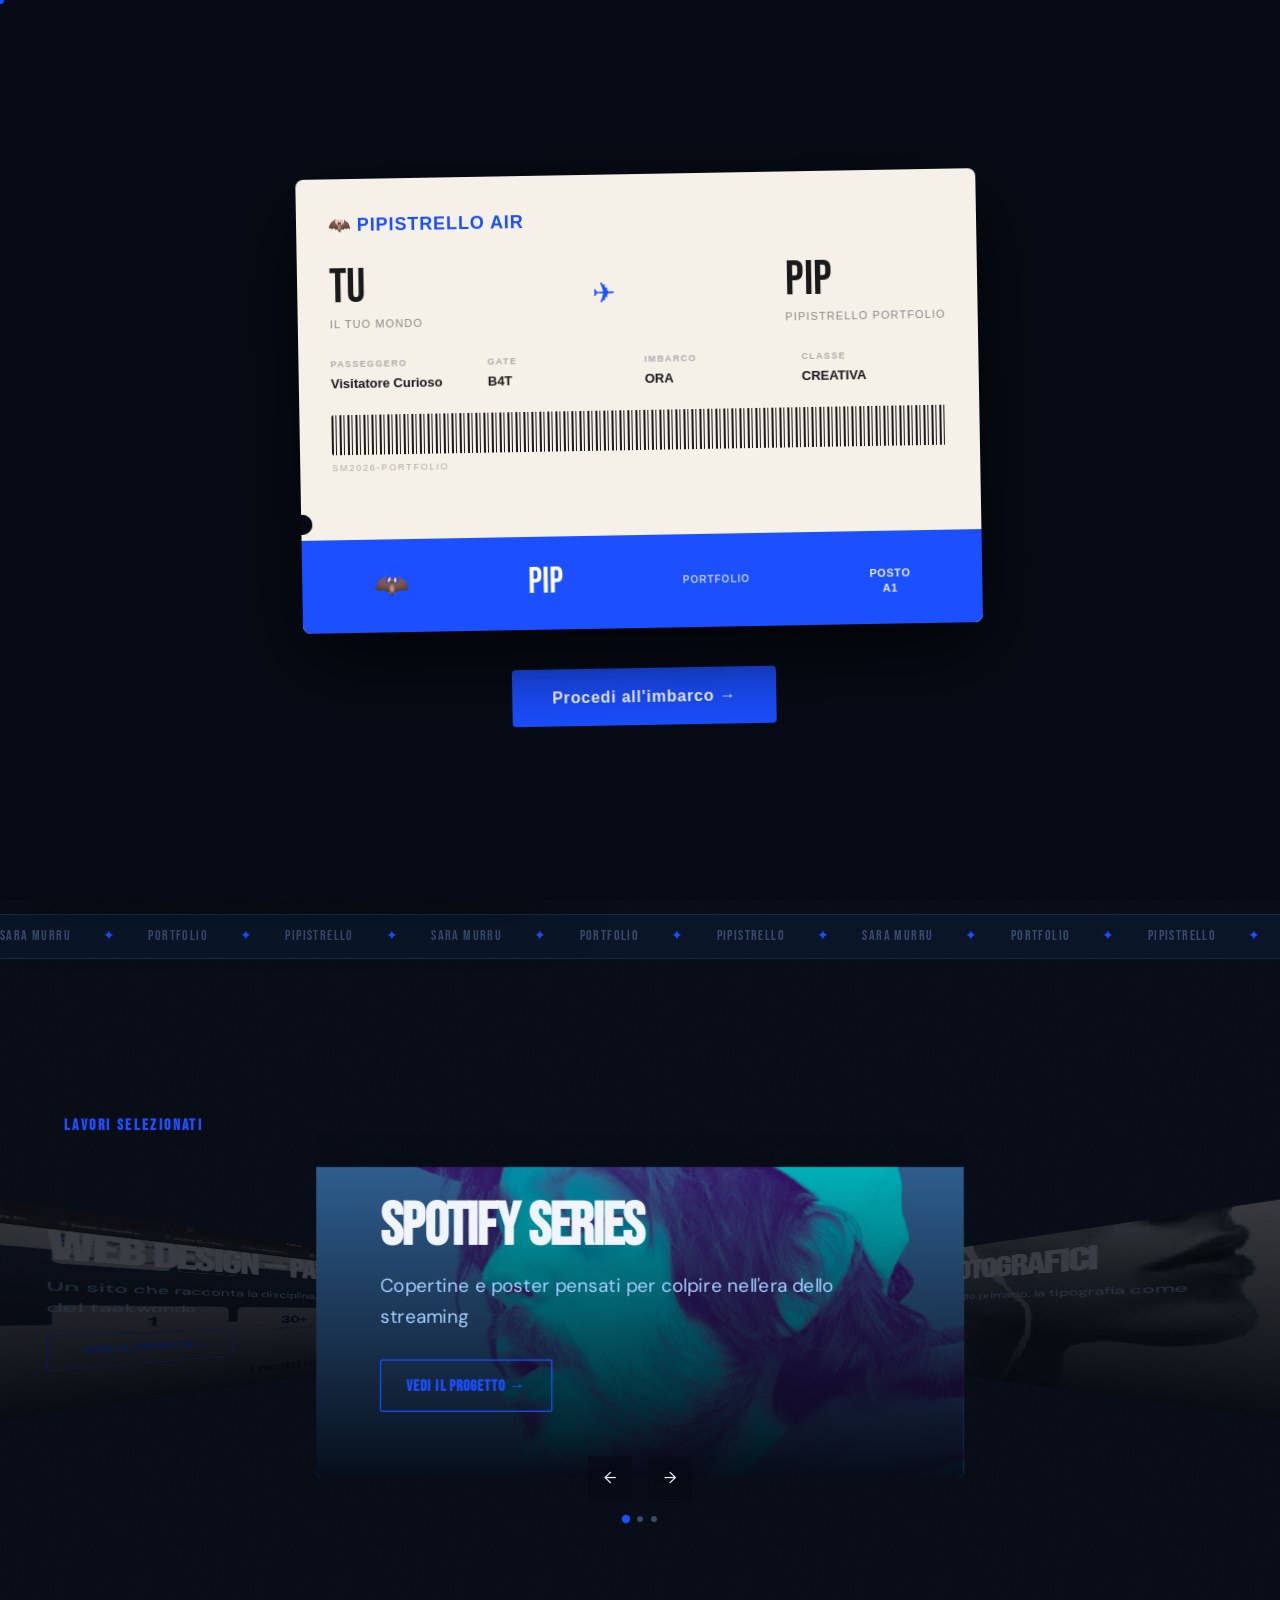
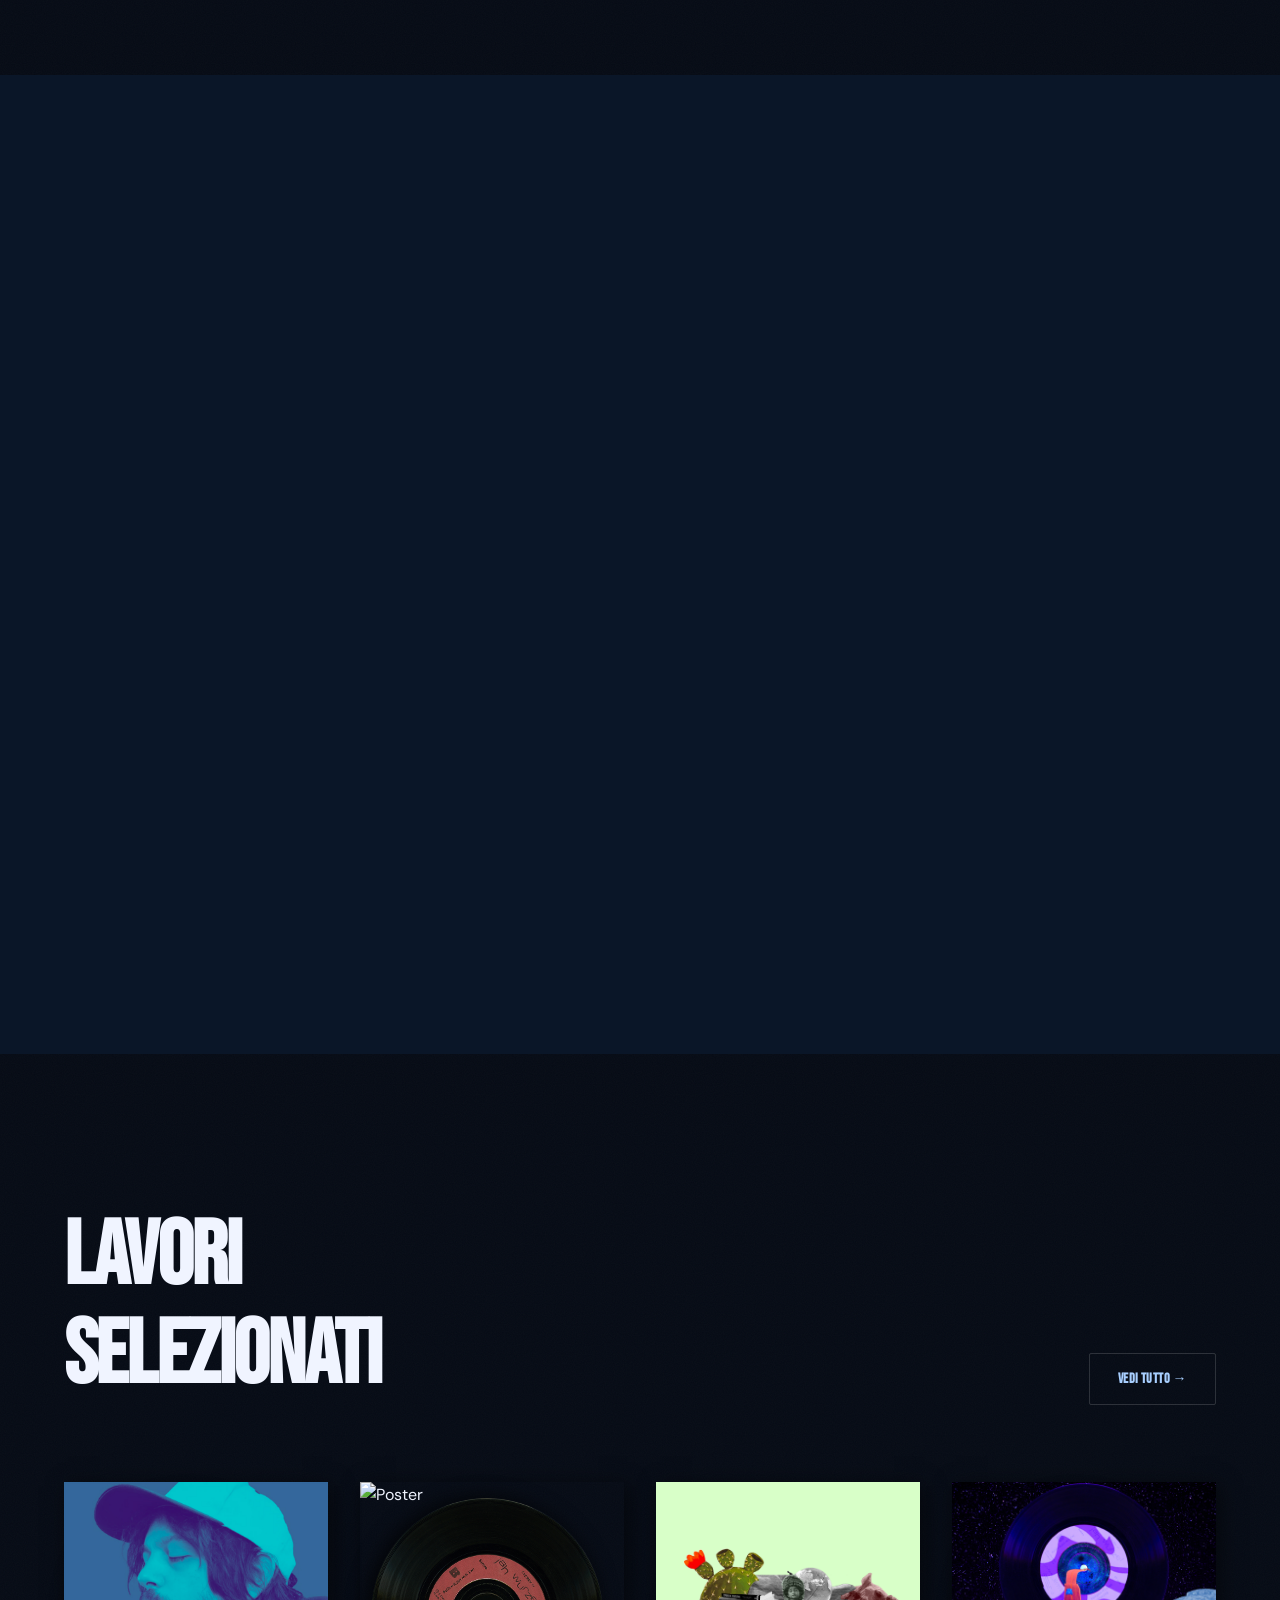
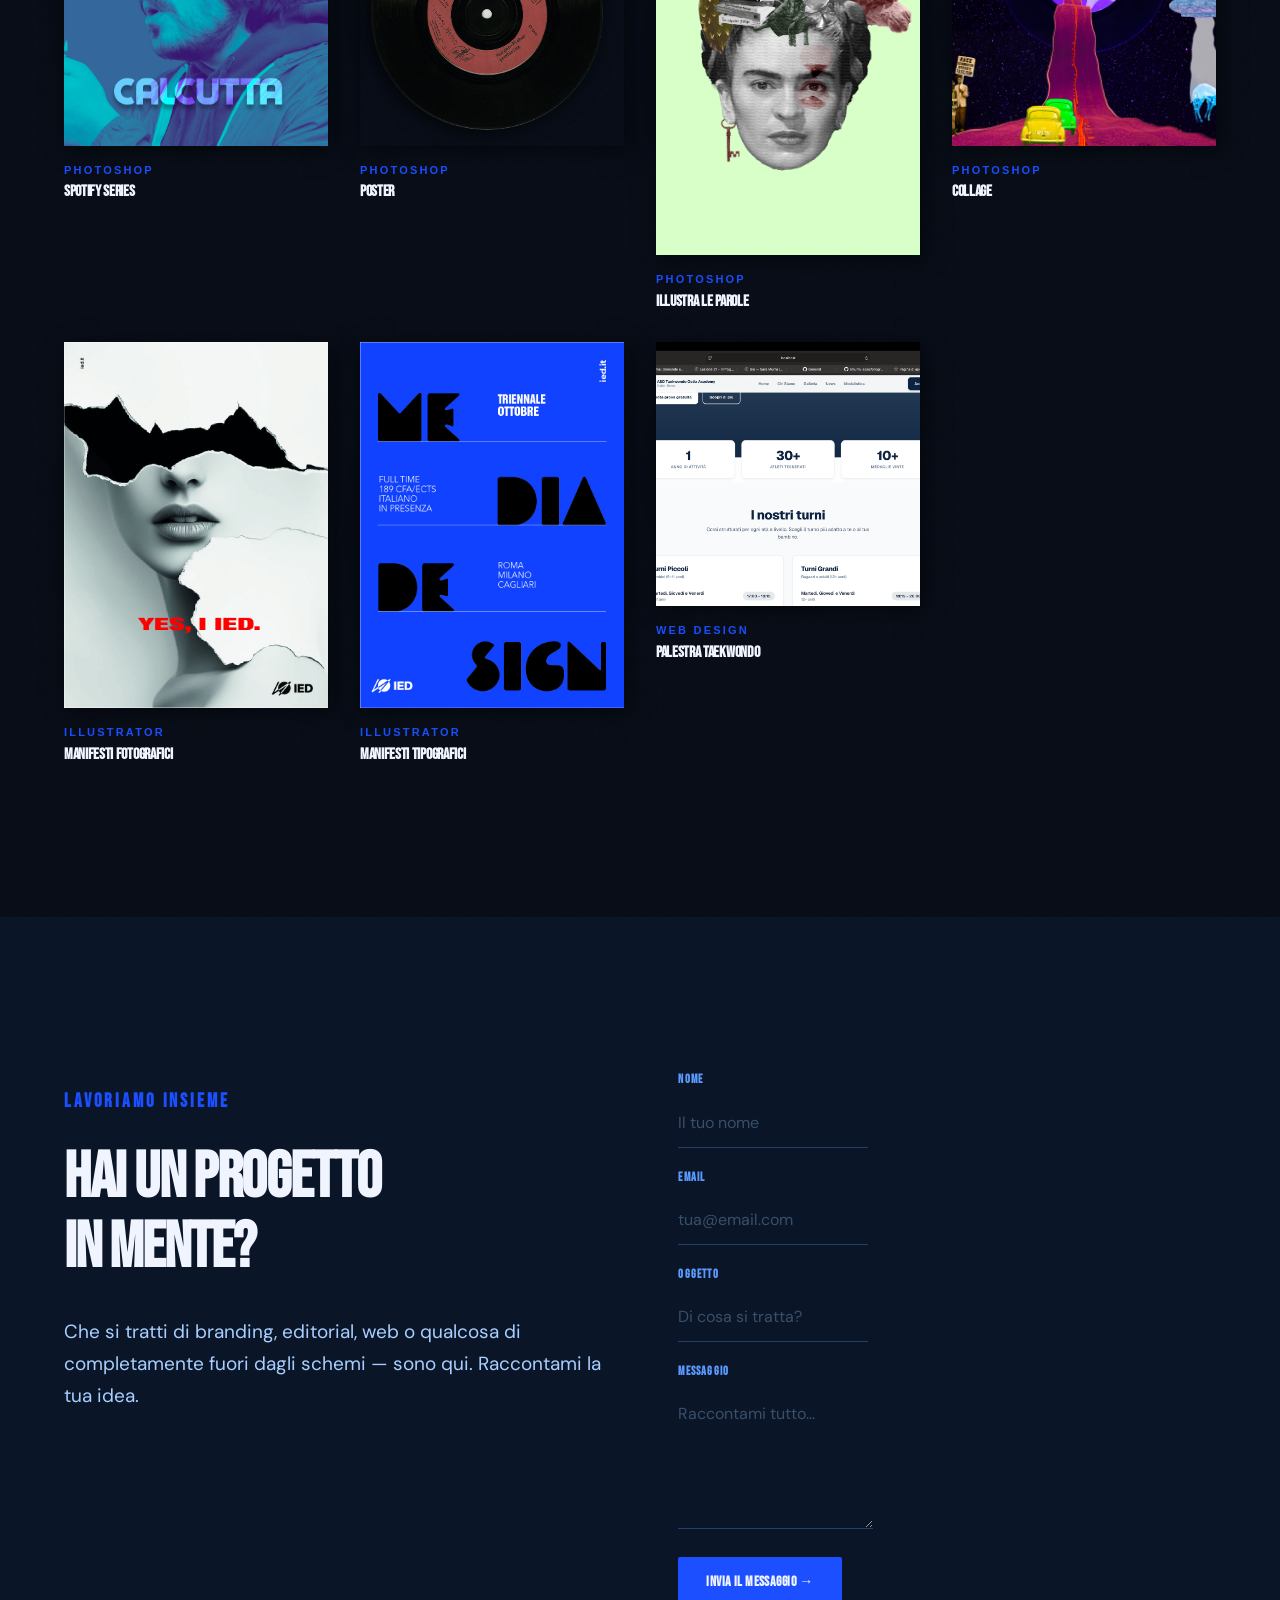
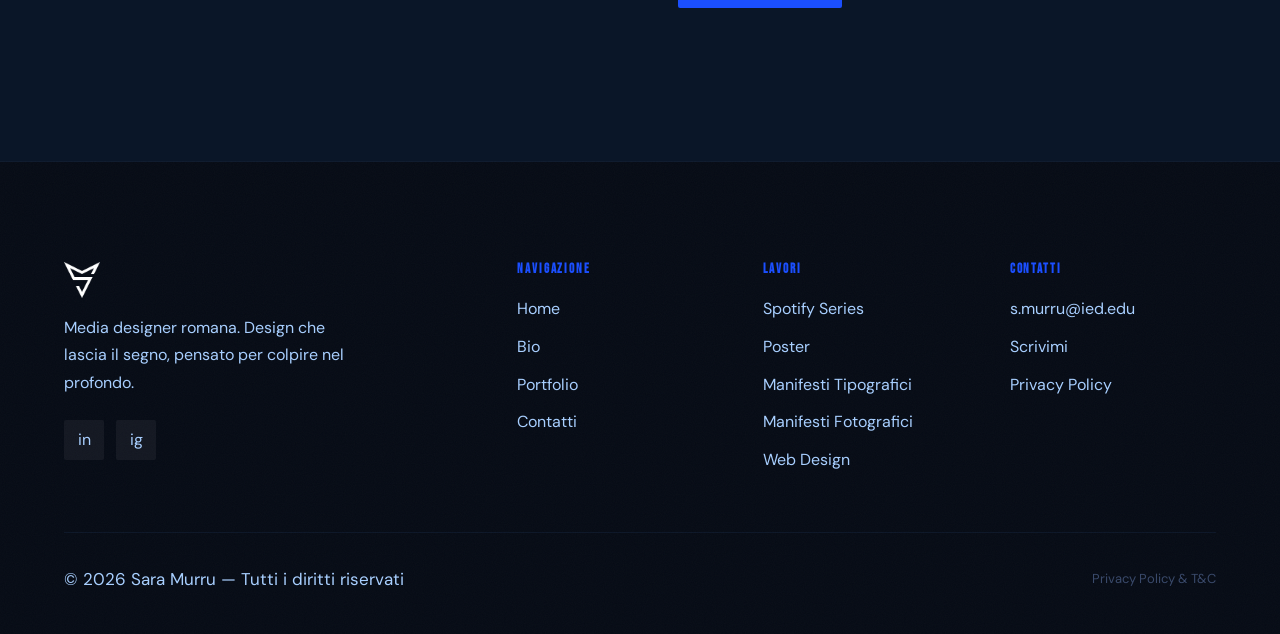
==== commit b3de5e40: "Fix: immagini carousel homepage corrette" ====
--- a/index.html
+++ b/index.html
@@ -17,6 +17,7 @@
   <meta property="og:type"        content="website" />
 
   <!-- Favicon -->
+  <link rel="icon" href="favicon.ico" sizes="any" />
   <link rel="icon" type="image/png" href="img/logo.png" />
   <link rel="apple-touch-icon" href="img/logo.png" />
 
@@ -154,9 +155,7 @@
 
   <main id="main-content">
 
-    <!-- ======================================================
-         HERO
-    ====================================================== -->
+    <!-- HERO -->
     <section class="hero" aria-label="Presentazione">
       <canvas id="particles-canvas"></canvas>
       <div class="hero-bg" aria-hidden="true"></div>
@@ -193,12 +192,22 @@
         <span>Sara Murru</span><span>✦</span>
         <span>Portfolio</span><span>✦</span>
         <span>Pipistrello</span><span>✦</span>
+        <span>Sara Murru</span><span>✦</span>
+        <span>Portfolio</span><span>✦</span>
+        <span>Pipistrello</span><span>✦</span>
+        <span>Sara Murru</span><span>✦</span>
+        <span>Portfolio</span><span>✦</span>
+        <span>Pipistrello</span><span>✦</span>
+        <span>Sara Murru</span><span>✦</span>
+        <span>Portfolio</span><span>✦</span>
+        <span>Pipistrello</span><span>✦</span>
+        <span>Sara Murru</span><span>✦</span>
+        <span>Portfolio</span><span>✦</span>
+        <span>Pipistrello</span><span>✦</span>
       </div>
     </div>
 
-    <!-- ======================================================
-         CAROUSEL LAVORI
-    ====================================================== -->
+    <!-- CAROUSEL LAVORI -->
     <section class="section" aria-label="Lavori in evidenza">
       <div class="container">
         <p class="section-label reveal">Lavori selezionati</p>
@@ -207,7 +216,7 @@
           <div class="carousel-track">
 
             <article class="carousel-slide">
-              <img src="img/manifesti-foto-1.jpg" alt="Progetto Spotify - copertine e poster" loading="lazy" />
+              <img src="img/spotify-1.jpg.jpg" alt="Progetto Spotify - copertine e poster" loading="lazy" />
               <div class="carousel-content">
                 <h2>Spotify Series</h2>
                 <p>Copertine e poster pensati per colpire nell'era dello streaming</p>
@@ -225,7 +234,7 @@
             </article>
 
             <article class="carousel-slide">
-              <img src="img/poster-1.jpg" alt="Sito web palestra taekwondo" loading="lazy" />
+              <img src="img/palestra-1.jpg" alt="Sito web palestra taekwondo" loading="lazy" />
               <div class="carousel-content">
                 <h2>Web Design — Palestra</h2>
                 <p>Un sito che racconta la disciplina, la forza e la community del taekwondo</p>
@@ -235,14 +244,12 @@
 
           </div>
 
-          <!-- Controlli -->
           <div class="carousel-controls" aria-label="Controlli carousel">
             <button class="carousel-btn prev" aria-label="Slide precedente">←</button>
             <button class="carousel-btn next" aria-label="Slide successiva">→</button>
           </div>
         </div>
 
-        <!-- Dots -->
         <div class="carousel-dots" role="tablist" aria-label="Posizione carousel">
           <button class="carousel-dot active" role="tab" aria-label="Slide 1" aria-selected="true"></button>
           <button class="carousel-dot" role="tab" aria-label="Slide 2" aria-selected="false"></button>
@@ -251,9 +258,7 @@
       </div>
     </section>
 
-    <!-- ======================================================
-         ESTRATTO BIO
-    ====================================================== -->
+    <!-- ESTRATTO BIO -->
     <section class="section bio-extract" aria-label="Chi sono">
       <div class="container">
         <div class="bio-extract-inner">
@@ -264,7 +269,7 @@
 
           <div class="bio-extract-text">
             <p class="section-label reveal">Chi sono</p>
-            <h2 class="reveal reveal-delay-1">Creo design che<br/>vuoi possedere.</h2>
+            <h2 class="reveal reveal-delay-1">Creo design che<br/>vuoi possedere</h2>
             <p class="reveal reveal-delay-2">Sono Sara Murru, 23 anni, romana. Studio Media Design allo IED di Roma, ma il mio percorso parte dalla sociologia: tre anni a capire le persone, come pensano, cosa le muove. Oggi lo faccio attraverso il design.</p>
 
             <p class="reveal reveal-delay-2">Ogni progetto nasce da una domanda: perché certe cose restano nella mente e altre no? Il colore, la texture, la psicologia visiva sono i miei strumenti. Il blu è la mia firma.</p>
@@ -287,9 +292,7 @@
       </div>
     </section>
 
-    <!-- ======================================================
-         PORTFOLIO PREVIEW
-    ====================================================== -->
+    <!-- PORTFOLIO PREVIEW -->
     <section class="section portfolio-preview">
       <div class="container">
         <div class="portfolio-preview-header reveal">
@@ -384,9 +387,7 @@
       </div>
     </section>
 
-    <!-- ======================================================
-         FORM CONTATTI HOMEPAGE
-    ====================================================== -->
+    <!-- FORM CONTATTI HOMEPAGE -->
     <section class="section contact-section" aria-label="Contattami">
       <div class="container">
         <div class="contact-inner">
@@ -429,9 +430,7 @@
 
   </main>
 
-  <!-- ======================================================
-       FOOTER
-  ====================================================== -->
+  <!-- FOOTER -->
   <footer class="site-footer" role="contentinfo">
     <div class="container">
 
@@ -486,7 +485,6 @@
       </div>
 
     </div>
-
   </footer>
 
   <!-- JS -->
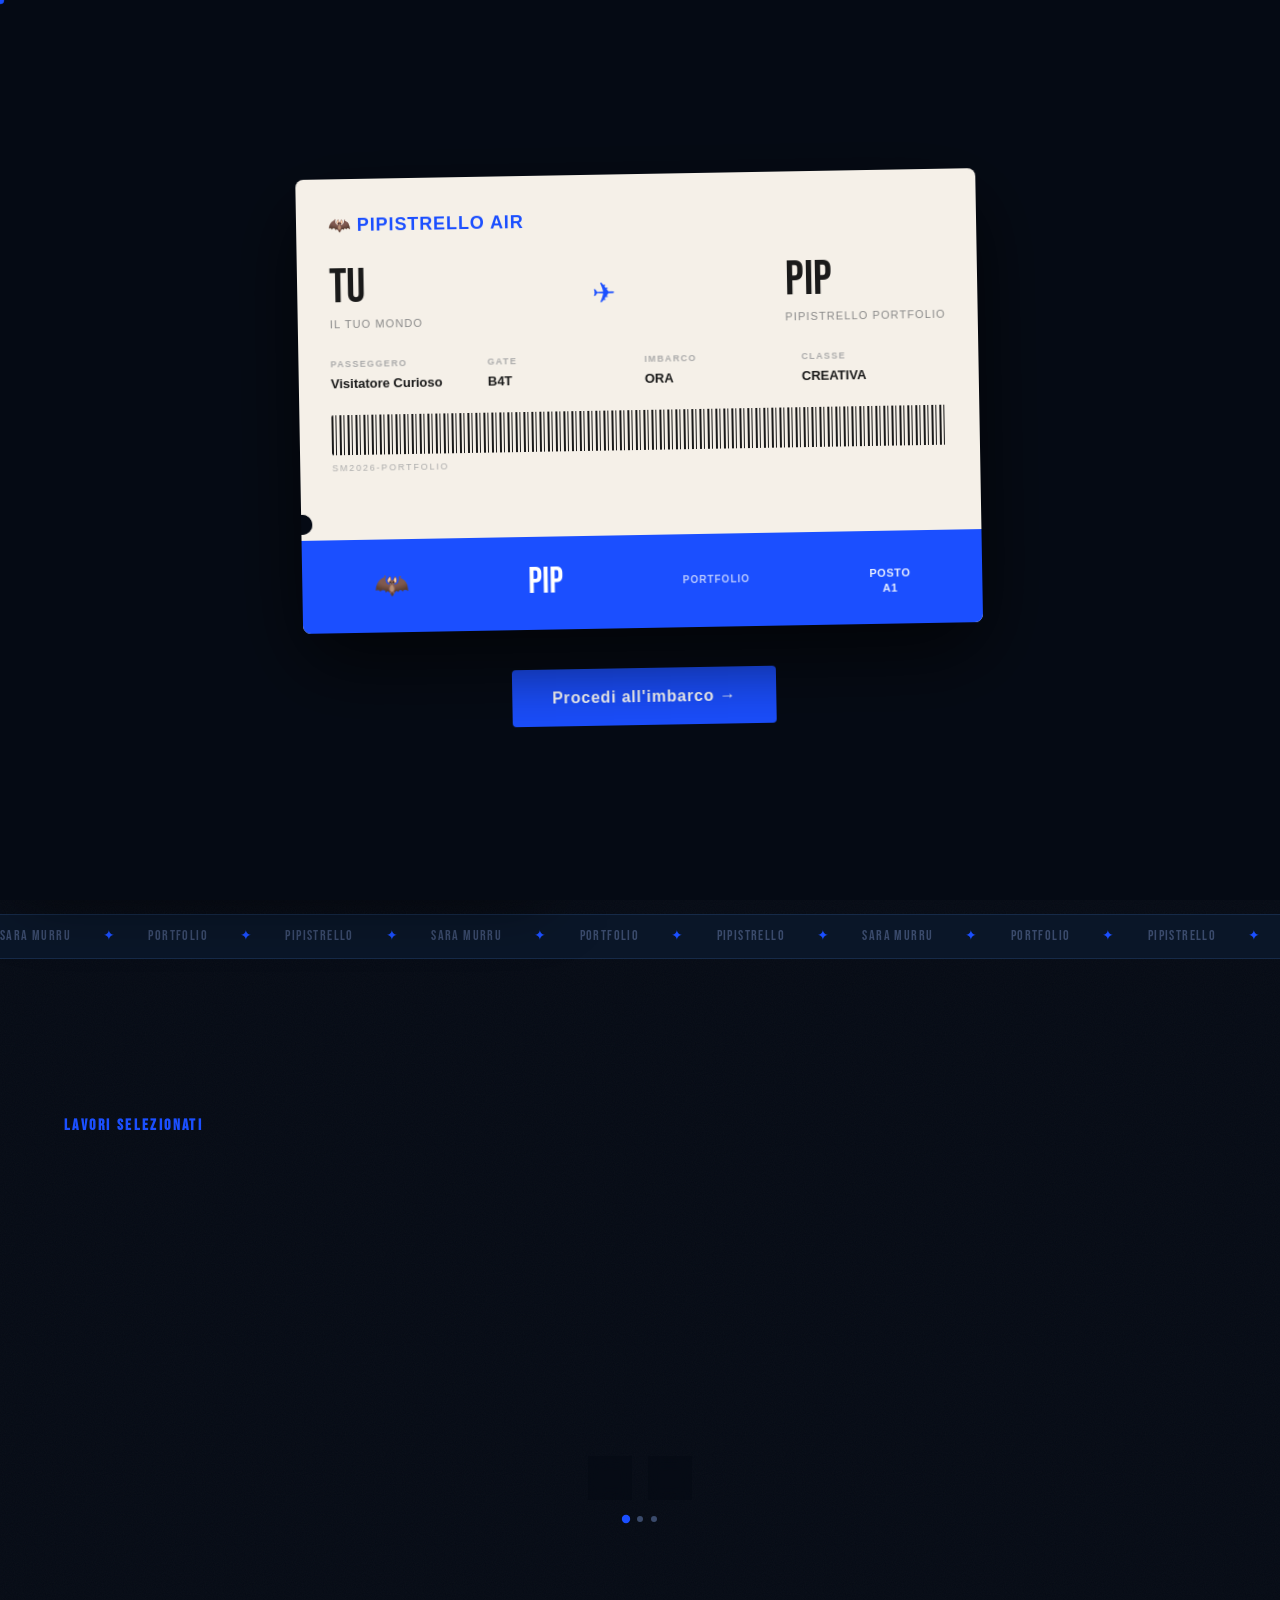
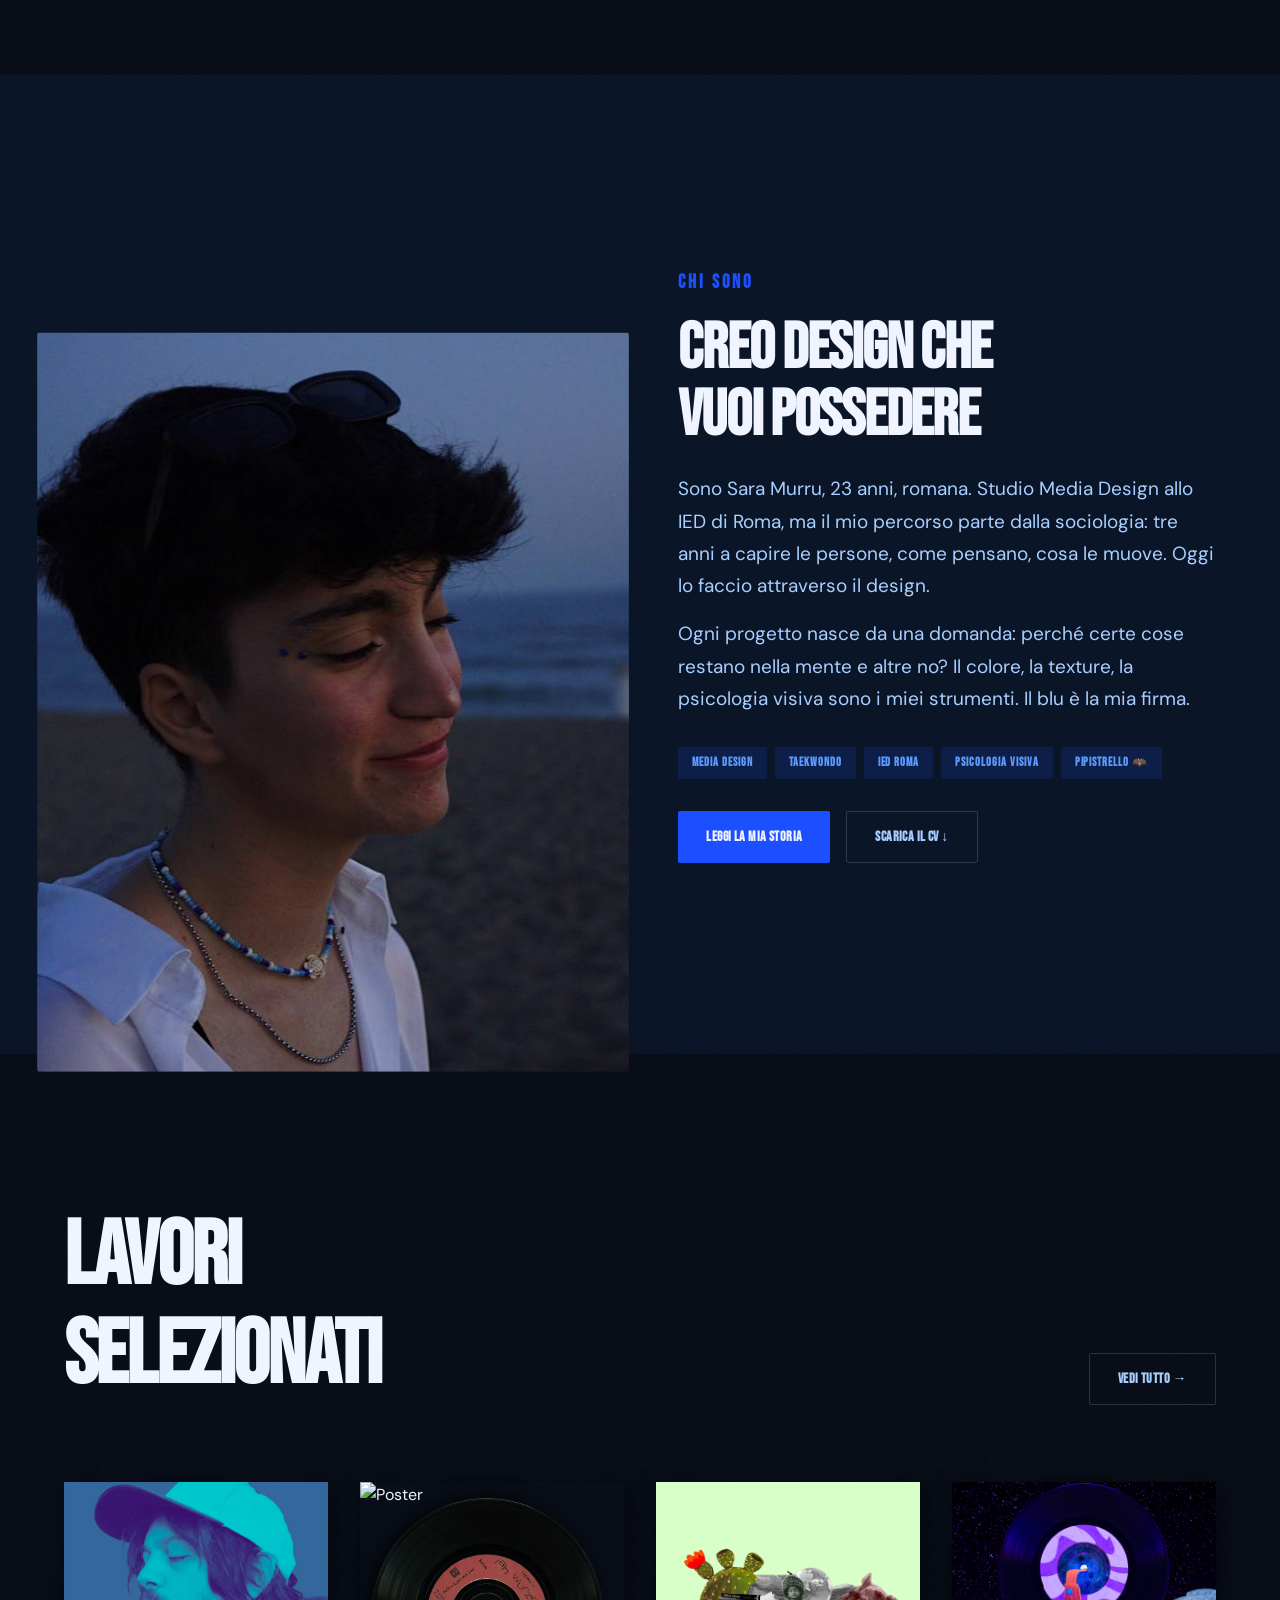
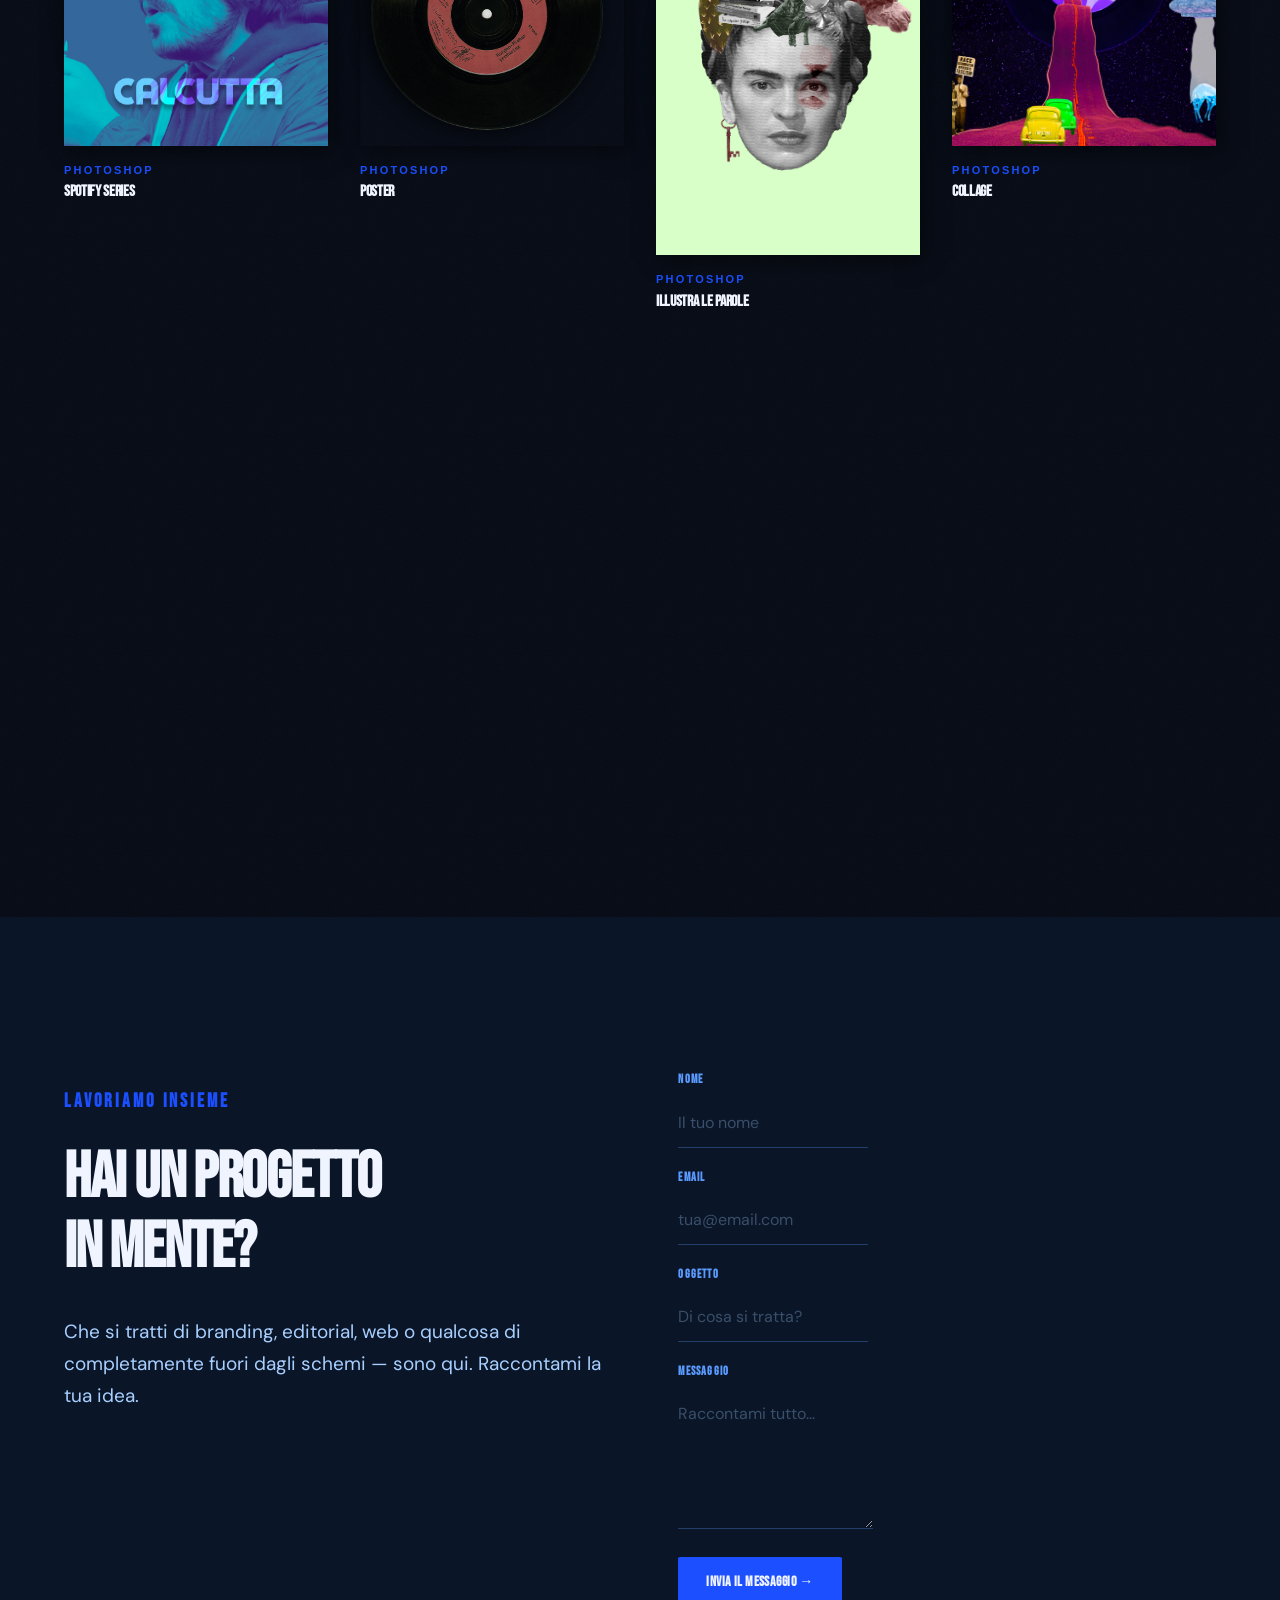
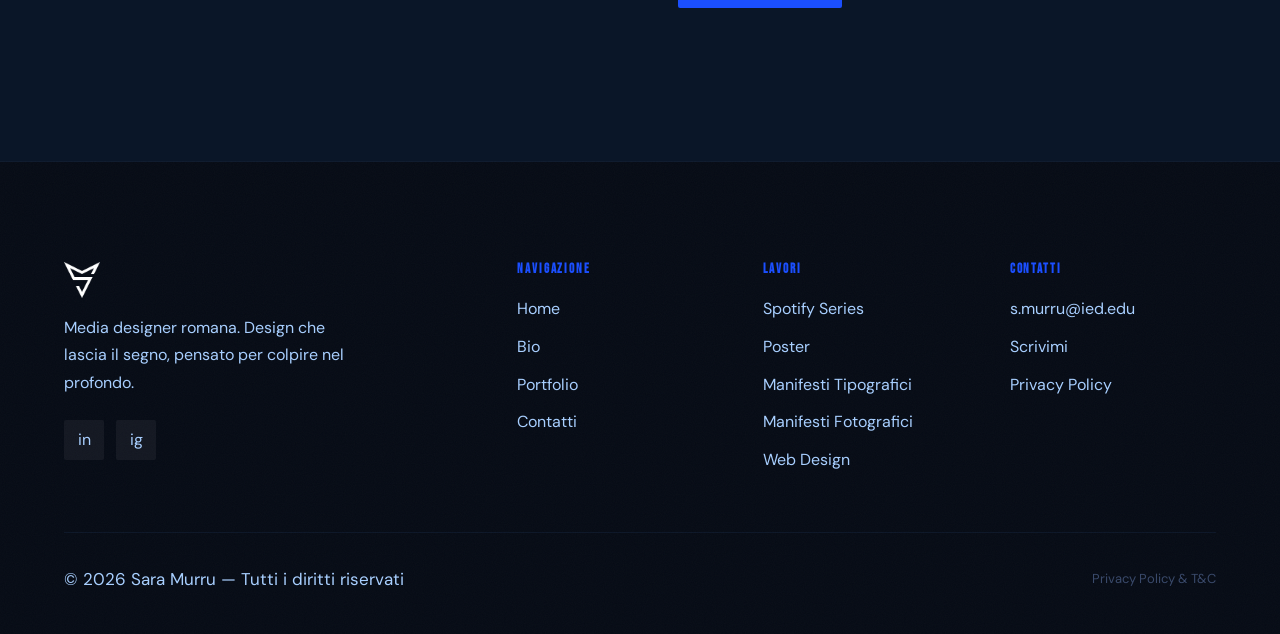
==== commit e02ccd38: "Aggiornamenti" ====
--- a/index.html
+++ b/index.html
@@ -1,33 +1,32 @@
 <!DOCTYPE html>
 <html lang="it">
 <head>
-  <meta charset="UTF-8" />
-  <meta name="viewport" content="width=device-width, initial-scale=1.0" />
-  <meta http-equiv="Cache-Control" content="no-store" />
+  <meta charset="UTF-8">
+  <meta name="viewport" content="width=device-width, initial-scale=1.0">
 
   <!-- SEO -->
   <title>Sara Murru — Media Designer & Art Director | Roma</title>
-  <meta name="description" content="Portfolio di Sara Murru, media designer e art director con sede a Roma. Progetti di branding, editorial design, tipografia e web design pensati per colpire." />
+  <meta name="description" content="Portfolio di Sara Murru, media designer e art director con sede a Roma. Progetti di branding, editorial design, tipografia e web design pensati per colpire.">
 
   <!-- Open Graph -->
-  <meta property="og:title"       content="Sara Murru — Media Designer & Art Director" />
-  <meta property="og:description" content="Portfolio di Sara Murru, media designer con sede a Roma. Progetti che lasciano il segno." />
-  <meta property="og:image"       content="https://saramurru.com/img/og-image.jpg" />
-  <meta property="og:url"         content="https://saramurru.com/index.html" />
-  <meta property="og:type"        content="website" />
+  <meta property="og:title"       content="Sara Murru — Media Designer & Art Director">
+  <meta property="og:description" content="Portfolio di Sara Murru, media designer con sede a Roma. Progetti che lasciano il segno.">
+  <meta property="og:image"       content="https://saramurru.com/img/og-image.jpg">
+  <meta property="og:url"         content="https://saramurru.com/index.html">
+  <meta property="og:type"        content="website">
 
   <!-- Favicon -->
-  <link rel="icon" href="favicon.ico" sizes="any" />
-  <link rel="icon" type="image/png" href="img/logo.png" />
-  <link rel="apple-touch-icon" href="img/logo.png" />
+  <link rel="icon" href="favicon.ico" sizes="any">
+  <link rel="icon" type="image/png" href="img/logo.png">
+  <link rel="apple-touch-icon" href="img/logo.png">
 
   <!-- Fonts -->
-  <link rel="preconnect" href="https://fonts.googleapis.com" />
-  <link rel="preconnect" href="https://fonts.gstatic.com" crossorigin />
-  <link href="https://fonts.googleapis.com/css2?family=Bebas+Neue&family=DM+Sans:wght@400;500;600&display=swap" rel="stylesheet" />
+  <link rel="preconnect" href="https://fonts.googleapis.com">
+  <link rel="preconnect" href="https://fonts.gstatic.com" crossorigin>
+  <link href="https://fonts.googleapis.com/css2?family=Bebas+Neue&family=DM+Sans:wght@400;500;600&display=swap" rel="stylesheet">
 
   <!-- CSS -->
-  <link rel="stylesheet" href="css/style.css" />
+  <link rel="stylesheet" href="css/style.css">
 </head>
 <body>
 
@@ -64,7 +63,7 @@
           <div class="ticket-stub-airline">🦇</div>
           <div class="ticket-stub-code">PIP</div>
           <div class="ticket-stub-text">PORTFOLIO</div>
-          <div class="ticket-stub-seat">POSTO<br/>A1</div>
+          <div class="ticket-stub-seat">POSTO<br>A1</div>
         </div>
       </div>
 
@@ -114,11 +113,11 @@
   <!-- LIGHTBOX -->
   <div id="lightbox" role="dialog" aria-modal="true" aria-label="Visualizzazione immagine ingrandita">
     <button id="lightbox-close" aria-label="Chiudi lightbox">×</button>
-    <img id="lightbox-img" src="" alt="Immagine ingrandita" />
+    <img id="lightbox-img" src="data:," alt="">
   </div>
 
   <!-- COOKIE BANNER -->
-  <aside id="cookie-banner" class="cookie-banner" role="complementary" aria-label="Informativa cookie">
+  <aside id="cookie-banner" class="cookie-banner" aria-label="Informativa cookie">
     <p>Questo sito utilizza cookie tecnici per migliorare l'esperienza di navigazione. Consulta la <a href="privacy.html">Privacy Policy</a> per maggiori informazioni.</p>
     <div class="cookie-actions">
       <button id="accept-cookies" class="btn-primary">Accetta</button>
@@ -126,12 +125,12 @@
   </aside>
 
   <!-- HEADER -->
-  <header class="site-header" role="banner">
+  <header class="site-header">
     <a href="index.html" class="logo" aria-label="Sara Murru - Homepage">
       <img src="img/logo.png" alt="Sara Murru">
     </a>
 
-    <nav class="main-nav" role="navigation" aria-label="Navigazione principale">
+    <nav class="main-nav" aria-label="Navigazione principale">
       <a href="index.html" class="active">Home</a>
       <a href="bio.html">Bio</a>
       <a href="portfolio.html">Portfolio</a>
@@ -146,7 +145,7 @@
   </header>
 
   <!-- MOBILE NAV -->
-  <nav class="mobile-nav" role="navigation" aria-label="Navigazione mobile">
+  <nav class="mobile-nav" aria-label="Navigazione mobile">
     <a href="index.html" class="active">Home</a>
     <a href="bio.html">Bio</a>
     <a href="portfolio.html">Portfolio</a>
@@ -216,7 +215,7 @@
           <div class="carousel-track">
 
             <article class="carousel-slide">
-              <img src="img/spotify-1.jpg.jpg" alt="Progetto Spotify - copertine e poster" loading="lazy" />
+              <img src="img/spotify-1.jpg.jpg" alt="Progetto Spotify - copertine e poster" loading="lazy">
               <div class="carousel-content">
                 <h2>Spotify Series</h2>
                 <p>Copertine e poster pensati per colpire nell'era dello streaming</p>
@@ -225,7 +224,7 @@
             </article>
 
             <article class="carousel-slide">
-              <img src="img/manifesti-foto-2.jpg" alt="Manifesti fotografici" loading="lazy" />
+              <img src="img/manifesti-foto-2.jpg" alt="Manifesti fotografici" loading="lazy">
               <div class="carousel-content">
                 <h2>Manifesti Fotografici</h2>
                 <p>L'immagine come linguaggio primario, la tipografia come ritmo</p>
@@ -234,7 +233,7 @@
             </article>
 
             <article class="carousel-slide">
-              <img src="img/palestra-1.jpg" alt="Sito web palestra taekwondo" loading="lazy" />
+              <img src="img/palestra-1.jpg" alt="Sito web palestra taekwondo" loading="lazy">
               <div class="carousel-content">
                 <h2>Web Design — Palestra</h2>
                 <p>Un sito che racconta la disciplina, la forza e la community del taekwondo</p>
@@ -244,16 +243,16 @@
 
           </div>
 
-          <div class="carousel-controls" aria-label="Controlli carousel">
+          <div class="carousel-controls">
             <button class="carousel-btn prev" aria-label="Slide precedente">←</button>
             <button class="carousel-btn next" aria-label="Slide successiva">→</button>
           </div>
         </div>
 
-        <div class="carousel-dots" role="tablist" aria-label="Posizione carousel">
-          <button class="carousel-dot active" role="tab" aria-label="Slide 1" aria-selected="true"></button>
-          <button class="carousel-dot" role="tab" aria-label="Slide 2" aria-selected="false"></button>
-          <button class="carousel-dot" role="tab" aria-label="Slide 3" aria-selected="false"></button>
+        <div class="carousel-dots">
+          <button class="carousel-dot active" aria-label="Slide 1"></button>
+          <button class="carousel-dot" aria-label="Slide 2"></button>
+          <button class="carousel-dot" aria-label="Slide 3"></button>
         </div>
       </div>
     </section>
@@ -264,12 +263,12 @@
         <div class="bio-extract-inner">
 
           <div class="bio-extract-img reveal">
-            <img src="img/sara_1.jpg" alt="Sara Murru — media designer e atleta di taekwondo" />
+            <img src="img/sara_1.jpg" alt="Sara Murru — media designer e atleta di taekwondo">
           </div>
 
           <div class="bio-extract-text">
             <p class="section-label reveal">Chi sono</p>
-            <h2 class="reveal reveal-delay-1">Creo design che<br/>vuoi possedere</h2>
+            <h2 class="reveal reveal-delay-1">Creo design che<br>vuoi possedere</h2>
             <p class="reveal reveal-delay-2">Sono Sara Murru, 23 anni, romana. Studio Media Design allo IED di Roma, ma il mio percorso parte dalla sociologia: tre anni a capire le persone, come pensano, cosa le muove. Oggi lo faccio attraverso il design.</p>
 
             <p class="reveal reveal-delay-2">Ogni progetto nasce da una domanda: perché certe cose restano nella mente e altre no? Il colore, la texture, la psicologia visiva sono i miei strumenti. Il blu è la mia firma.</p>
@@ -284,7 +283,7 @@
 
             <div class="bio-extract-ctas reveal reveal-delay-4">
               <a href="bio.html" class="btn-primary">Leggi la mia storia</a>
-              <a href="img/curriculum murru sara.pdf" download class="btn-secondary">Scarica il CV ↓</a>
+              <a href="img/Curriculum%20Murru%20Sara.pdf" download class="btn-secondary">Scarica il CV ↓</a>
             </div>
           </div>
 
@@ -296,7 +295,7 @@
     <section class="section portfolio-preview">
       <div class="container">
         <div class="portfolio-preview-header reveal">
-          <h2>Lavori<br/>selezionati</h2>
+          <h2>Lavori<br>selezionati</h2>
           <a href="portfolio.html" class="btn-secondary">Vedi tutto →</a>
         </div>
 
@@ -304,7 +303,7 @@
 
           <div class="vinyl-item reveal" data-href="lavoro-spotify.html">
             <div class="vinyl-sleeve">
-              <img class="vinyl-sleeve-img" src="img/spotify-1.jpg.jpg" alt="Spotify Series" />
+              <img class="vinyl-sleeve-img" src="img/spotify-1.jpg.jpg" alt="Spotify Series">
               <div class="vinyl-disc"></div>
             </div>
             <div class="vinyl-label">
@@ -315,7 +314,7 @@
 
           <div class="vinyl-item reveal reveal-delay-1" data-href="lavoro-poster.html">
             <div class="vinyl-sleeve">
-              <img class="vinyl-sleeve-img" src="img/poster-1.jpg" alt="Poster" />
+              <img class="vinyl-sleeve-img" src="img/poster-1.jpg" alt="Poster">
               <div class="vinyl-disc"></div>
             </div>
             <div class="vinyl-label">
@@ -326,7 +325,7 @@
 
           <div class="vinyl-item reveal reveal-delay-2" data-href="lavoro-illustra-parole.html">
             <div class="vinyl-sleeve">
-              <img class="vinyl-sleeve-img" src="img/illustra-1.jpg" alt="Illustra le Parole" />
+              <img class="vinyl-sleeve-img" src="img/illustra-1.jpg" alt="Illustra le Parole">
               <div class="vinyl-disc"></div>
             </div>
             <div class="vinyl-label">
@@ -337,7 +336,7 @@
 
           <div class="vinyl-item reveal reveal-delay-3" data-href="lavoro-collage.html">
             <div class="vinyl-sleeve">
-              <img class="vinyl-sleeve-img" src="img/collage-1.jpg" alt="Collage" />
+              <img class="vinyl-sleeve-img" src="img/collage-1.jpg" alt="Collage">
               <div class="vinyl-disc"></div>
             </div>
             <div class="vinyl-label">
@@ -348,7 +347,7 @@
 
           <div class="vinyl-item reveal reveal-delay-1" data-href="lavoro-manifesti-foto.html">
             <div class="vinyl-sleeve">
-              <img class="vinyl-sleeve-img" src="img/manifesti-foto-1.jpg" alt="Manifesti Fotografici" />
+              <img class="vinyl-sleeve-img" src="img/manifesti-foto-1.jpg" alt="Manifesti Fotografici">
               <div class="vinyl-disc"></div>
             </div>
             <div class="vinyl-label">
@@ -359,7 +358,7 @@
 
           <div class="vinyl-item reveal reveal-delay-2" data-href="lavoro-manifesti-tipo.html">
             <div class="vinyl-sleeve">
-              <img class="vinyl-sleeve-img" src="img/manifesti-tipo-1.jpg" alt="Manifesti Tipografici" />
+              <img class="vinyl-sleeve-img" src="img/manifesti-tipo-1.jpg" alt="Manifesti Tipografici">
               <div class="vinyl-disc"></div>
             </div>
             <div class="vinyl-label">
@@ -370,7 +369,7 @@
 
           <div class="vinyl-item reveal reveal-delay-3" data-href="lavoro-palestra.html">
             <div class="vinyl-sleeve">
-              <img class="vinyl-sleeve-img" src="img/palestra-1.jpg" alt="Palestra" />
+              <img class="vinyl-sleeve-img" src="img/palestra-1.jpg" alt="Palestra">
               <div class="vinyl-disc"></div>
             </div>
             <div class="vinyl-label">
@@ -394,7 +393,7 @@
 
           <div class="contact-text reveal">
             <p class="section-label">Lavoriamo insieme</p>
-            <h2>Hai un progetto<br/>in mente?</h2>
+            <h2>Hai un progetto<br>in mente?</h2>
             <p>
               Che si tratti di branding, editorial, web o qualcosa di completamente fuori dagli schemi — sono qui. Raccontami la tua idea.
             </p>
@@ -403,17 +402,17 @@
           <form class="contact-form reveal reveal-delay-2" action="#" method="post" novalidate>
             <div class="form-group">
               <label for="nome">Nome</label>
-              <input type="text" id="nome" name="nome" placeholder="Il tuo nome" required autocomplete="given-name" />
+              <input type="text" id="nome" name="nome" placeholder="Il tuo nome" required autocomplete="given-name">
             </div>
 
             <div class="form-group">
               <label for="email">Email</label>
-              <input type="email" id="email" name="email" placeholder="tua@email.com" required autocomplete="email" />
+              <input type="email" id="email" name="email" placeholder="tua@email.com" required autocomplete="email">
             </div>
 
             <div class="form-group">
               <label for="oggetto">Oggetto</label>
-              <input type="text" id="oggetto" name="oggetto" placeholder="Di cosa si tratta?" required />
+              <input type="text" id="oggetto" name="oggetto" placeholder="Di cosa si tratta?" required>
             </div>
 
             <div class="form-group">
@@ -431,7 +430,7 @@
   </main>
 
   <!-- FOOTER -->
-  <footer class="site-footer" role="contentinfo">
+  <footer class="site-footer">
     <div class="container">
 
       <div class="footer-top">
@@ -441,14 +440,14 @@
             <img src="img/logo.png" alt="Sara Murru">
           </a>
           <p>Media designer romana. Design che lascia il segno, pensato per colpire nel profondo.</p>
-          <div class="social-links" aria-label="Social media">
+          <div class="social-links" role="list">
             <a href="https://it.linkedin.com/in/sara-murru-6b414a353" class="social-link" aria-label="LinkedIn" rel="noopener" target="_blank">in</a>
             <a href="https://www.instagram.com/_murrusara_?igsh=MXZjZmljdmwyMW53cw%3D%3D&utm_source=qr" class="social-link" aria-label="Instagram" rel="noopener" target="_blank">ig</a>
           </div>
         </div>
 
         <div class="footer-col">
-          <h4>Navigazione</h4>
+          <h3>Navigazione</h3>
           <ul>
             <li><a href="index.html">Home</a></li>
             <li><a href="bio.html">Bio</a></li>
@@ -458,7 +457,7 @@
         </div>
 
         <div class="footer-col">
-          <h4>Lavori</h4>
+          <h3>Lavori</h3>
           <ul>
             <li><a href="lavoro-spotify.html">Spotify Series</a></li>
             <li><a href="lavoro-poster.html">Poster</a></li>
@@ -469,7 +468,7 @@
         </div>
 
         <div class="footer-col">
-          <h4>Contatti</h4>
+          <h3>Contatti</h3>
           <ul>
             <li><a href="mailto:s.murru@ied.edu">s.murru@ied.edu</a></li>
             <li><a href="contatti.html">Scrivimi</a></li>
--- a/css/style.css
+++ b/css/style.css
@@ -2014,7 +2014,7 @@
   color: var(--cobalt);
 }
 
-.footer-col h4 {
+.footer-col h3 {
   font-family: var(--font-display);
   font-size: 13px;
   font-weight: 600;
@@ -2942,7 +2942,7 @@
 body.theme-red .btn-primary { background: #FF3B5C; }
 body.theme-red .text-accent { color: #FF3B5C; }
 body.theme-red .work-text h2 { color: #FF3B5C; }
-body.theme-red .footer-col h4 { color: #FF3B5C; }
+body.theme-red .footer-col h3 { color: #FF3B5C; }
 
 /* Grigio — Manifesti Fotografici */
 body.theme-grey .section-label,
@@ -2953,7 +2953,7 @@
 body.theme-grey .btn-primary { background: #E0E0E0; }
 body.theme-grey .text-accent { color: #E0E0E0; }
 body.theme-grey .work-text h2 { color: #E0E0E0; }
-body.theme-grey .footer-col h4 { color: #E0E0E0; }
+body.theme-grey .footer-col h3 { color: #E0E0E0; }
 
 /* Arancio — Collage */
 body.theme-orange .section-label,
@@ -2964,7 +2964,7 @@
 body.theme-orange .btn-primary { background: #FF8C00; }
 body.theme-orange .text-accent { color: #FF8C00; }
 body.theme-orange .work-text h2 { color: #FF8C00; }
-body.theme-orange .footer-col h4 { color: #FF8C00; }
+body.theme-orange .footer-col h3 { color: #FF8C00; }
 
 /* Verde — Spotify */
 body.theme-green .section-label,
@@ -2975,7 +2975,7 @@
 body.theme-green .btn-primary { background: #1DB954; }
 body.theme-green .text-accent { color: #1DB954; }
 body.theme-green .work-text h2 { color: #1DB954; }
-body.theme-green .footer-col h4 { color: #1DB954; }
+body.theme-green .footer-col h3 { color: #1DB954; }
 
 /* Blu — Manifesti Tipografici */
 body.theme-blue .section-label,
@@ -2986,7 +2986,7 @@
 body.theme-blue .btn-primary { background: #5B9BFF; }
 body.theme-blue .text-accent { color: #5B9BFF; }
 body.theme-blue .work-text h2 { color: #5B9BFF; }
-body.theme-blue .footer-col h4 { color: #5B9BFF; }
+body.theme-blue .footer-col h3 { color: #5B9BFF; }
 
 /* Viola — Illustra le Parole */
 body.theme-purple .section-label,
@@ -2997,7 +2997,7 @@
 body.theme-purple .btn-primary { background: #8B5CF6; }
 body.theme-purple .text-accent { color: #8B5CF6; }
 body.theme-purple .work-text h2 { color: #8B5CF6; }
-body.theme-purple .footer-col h4 { color: #8B5CF6; }
+body.theme-purple .footer-col h3 { color: #8B5CF6; }
 
 /* Oro — Palestra Taekwondo */
 body.theme-yellow .section-label,
@@ -3008,4 +3008,4 @@
 body.theme-yellow .btn-primary { background: #FFD700; }
 body.theme-yellow .text-accent { color: #FFD700; }
 body.theme-yellow .work-text h2 { color: #FFD700; }
-body.theme-yellow .footer-col h4 { color: #FFD700; }
+body.theme-yellow .footer-col h3 { color: #FFD700; }
